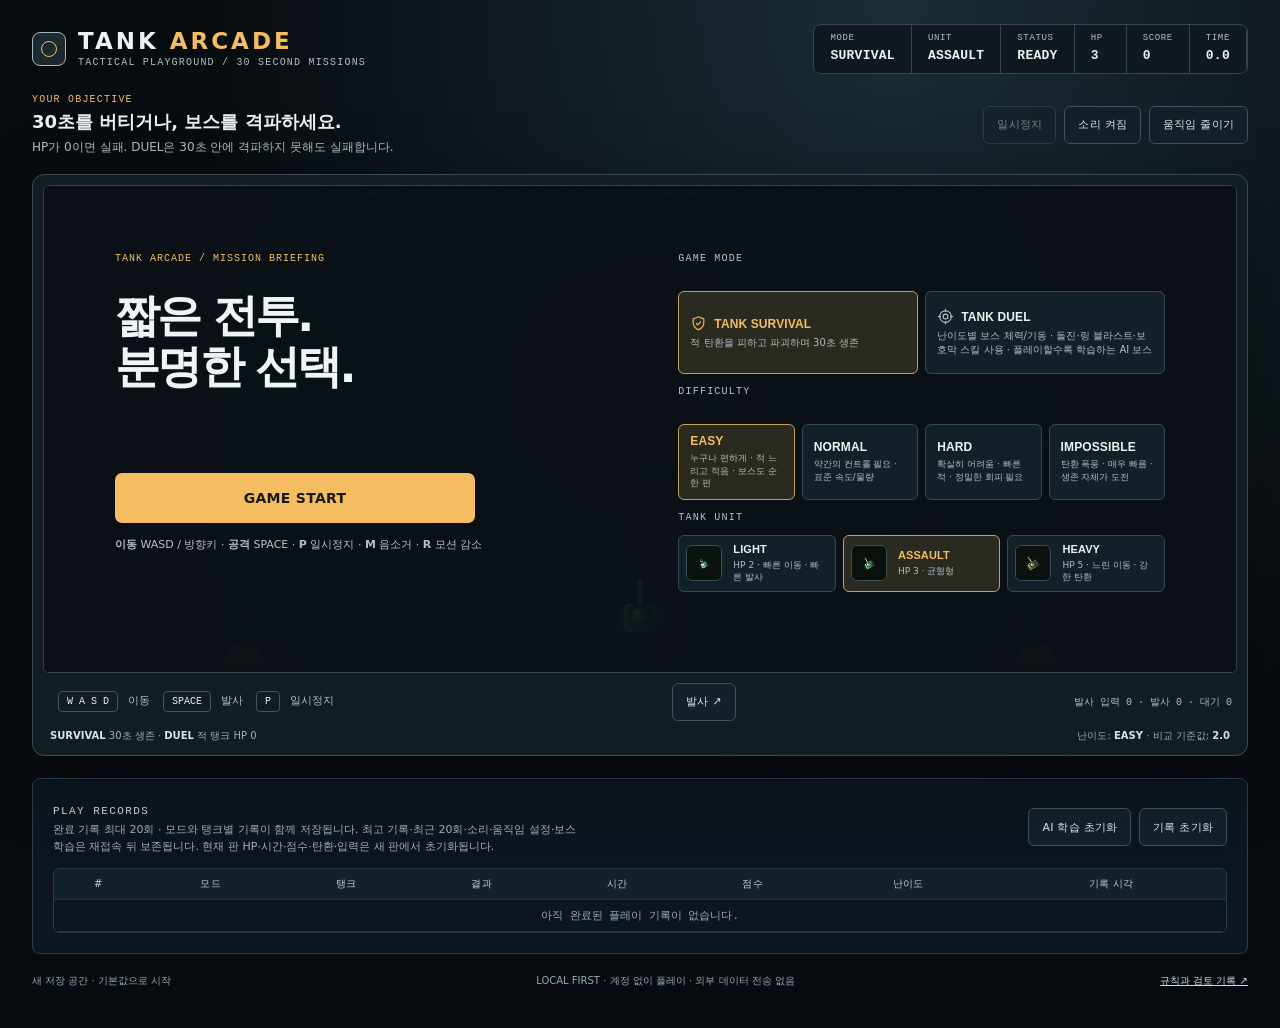
==== index.html @ e8cfd550 "Publish polished Tank Arcade with actual experiment records" ====
<!doctype html>
<html lang="ko"><head><meta charset="utf-8"><meta name="viewport" content="width=device-width,initial-scale=1"><title>TANK ARCADE</title>


<style>
:root{
  --void:#07090a; --panel:#10150f; --panel2:#1b241a; --panel3:#222d20;
  --line:#37452f; --line-lo:#232c1f;
  --amber:#ffb400; --amber-dim:#9a7420; --amber-glow:rgba(255,180,0,.35);
  --phosphor:#5cf2a3; --phosphor-dim:#2c6a4c;
  --alert:#ff5b56; --alert-dim:#7a2b28;
  --text:#e9f1e2; --dim:#8ea192; --dim2:#5c6b5c;
  --disp:'Rajdhani',system-ui,sans-serif; --mono:'Space Mono',ui-monospace,monospace;
}
*{box-sizing:border-box}
body{
  margin:0;min-height:100vh;display:flex;justify-content:center;
  color:var(--text);font-family:var(--disp);
  background:
    radial-gradient(ellipse 900px 500px at 50% -8%, #1a2417 0%, transparent 60%),
    radial-gradient(ellipse 1200px 800px at 50% 110%, #12180f 0%, transparent 55%),
    radial-gradient(ellipse 340px 220px at 10% 22%, rgba(60,54,30,.16) 0%, transparent 70%),
    radial-gradient(ellipse 420px 260px at 92% 18%, rgba(40,50,30,.16) 0%, transparent 70%),
    radial-gradient(ellipse 380px 300px at 78% 92%, rgba(50,45,25,.14) 0%, transparent 70%),
    radial-gradient(ellipse 300px 220px at 6% 88%, rgba(45,52,32,.14) 0%, transparent 70%),
    var(--void);
  background-attachment:fixed;
}
.wrap{width:min(1180px,100%);padding:18px 16px 34px}

/* ---------- top bar ---------- */
.top{display:flex;justify-content:space-between;gap:14px;align-items:flex-end;margin-bottom:12px;flex-wrap:wrap}
.brand-block{display:flex;align-items:center;gap:12px}
.brand-mark{width:34px;height:34px;flex:none;border:2px solid var(--amber);position:relative;
  clip-path:polygon(20% 0,100% 0,100% 80%,80% 100%,0 100%,0 20%);
  background:linear-gradient(135deg,#2a2210,#0c0e08);
  box-shadow:0 0 14px var(--amber-glow) inset,0 0 10px var(--amber-glow);}
.brand-mark::after{content:'';position:absolute;inset:8px;border:1px solid var(--amber-dim);border-radius:50%}
.brand{font-weight:700;letter-spacing:.06em;font-size:26px;line-height:1;
  text-shadow:0 0 1px #000, 2px 2px 0 #000, 0 0 18px var(--amber-glow);color:var(--text)}
.brand b{color:var(--amber)}
.sub{font-family:var(--mono);font-size:11px;color:var(--dim);margin-top:4px;letter-spacing:.02em}
.sub::before{content:'▸ ';color:var(--phosphor)}
.hud{display:flex;gap:6px;flex-wrap:wrap;justify-content:flex-end}
.hud span{
  position:relative;padding:6px 10px 6px 12px;background:var(--panel2);
  border:1px solid var(--line);border-left:3px solid var(--amber-dim);
  border-radius:3px;font-family:var(--mono);font-size:12px;color:var(--dim);
  display:flex;flex-direction:column;line-height:1.25;min-width:52px;
}
.hud span b{color:var(--text);font-size:13px;letter-spacing:.02em}
.hud span b.st-run{color:var(--phosphor)}
.hud span b.st-ok{color:var(--phosphor)}
.hud span b.st-bad{color:var(--alert)}
.hud span b.st-pause{color:var(--amber)}
.hud span:nth-child(1){border-left-color:var(--amber)}
.hud span:nth-child(5){border-left-color:var(--phosphor-dim)}
.hud span:nth-child(6){border-left-color:var(--phosphor-dim)}

/* ---------- game panel / bezel ---------- */
.panel{position:relative;padding:14px;background:
   linear-gradient(155deg,#232c20,#12160e 40%,#0c0f0a);
  border:1px solid #060806;border-radius:10px;
  box-shadow:0 22px 60px -20px #000d, inset 0 0 0 1px #333f2c, inset 0 1px 0 #4a5b3f66;
}
.panel .hazard{position:absolute;left:14px;right:14px;top:0;height:4px;border-radius:2px;
  background:repeating-linear-gradient(-45deg,var(--amber-dim) 0 8px,#1a1408 8px 16px);
  opacity:.55;z-index:5}
.panel::before,.panel::after{content:'';position:absolute;width:9px;height:9px;border-radius:50%;
  background:radial-gradient(circle at 35% 30%,#5a6a4e,#10130d 70%);box-shadow:0 1px 0 #000;top:10px;left:10px;z-index:5}
.panel::after{left:auto;right:10px}
.bolt-b1,.bolt-b2{position:absolute;width:9px;height:9px;border-radius:50%;
  background:radial-gradient(circle at 35% 30%,#5a6a4e,#10130d 70%);box-shadow:0 1px 0 #000;bottom:10px;z-index:5}
.bolt-b1{left:10px}.bolt-b2{right:10px}
.canvas-frame{position:relative;border-radius:5px;overflow:hidden;border:1px solid #05060560;
  box-shadow:inset 0 0 0 1px #000, inset 0 40px 60px -40px #000c, inset 0 -30px 50px -35px #000c;}
.canvas-frame::after{content:'';position:absolute;inset:0;pointer-events:none;z-index:2;
  background:repeating-linear-gradient(180deg,rgba(0,0,0,0) 0,rgba(0,0,0,0) 2px,rgba(0,0,0,.12) 3px);
  mix-blend-mode:multiply;opacity:.5}
.canvas-frame::before{content:'';position:absolute;inset:0;pointer-events:none;z-index:2;
  background:radial-gradient(ellipse at 50% 45%,transparent 55%,rgba(0,0,0,.45) 100%)}
canvas{display:block;width:100%;height:auto;aspect-ratio:16/9;background:#0b110d;outline:none;image-rendering:pixelated}

.screen{position:absolute;inset:0;display:grid;place-items:center;
  background:radial-gradient(ellipse at 50% 40%,#0b120dcc,#050705f5);z-index:3;backdrop-filter:blur(1px)}
.menu{width:min(840px,94%);max-height:92%;overflow:auto;padding:22px 26px 26px;position:relative;
  background:linear-gradient(180deg,#141b12,#0e130d);
  border:1px solid var(--line);border-top:2px solid var(--amber-dim);
  border-radius:8px;box-shadow:0 25px 70px #000b,0 0 0 1px #000,inset 0 1px 0 #ffffff14;text-align:left}
.menu::before{content:'';position:absolute;top:0;left:10%;right:10%;height:1px;
  background:linear-gradient(90deg,transparent,var(--amber-glow),transparent);opacity:.7}
.menu-head{display:flex;align-items:baseline;justify-content:space-between;gap:10px;flex-wrap:wrap;
  border-bottom:1px dashed var(--line);padding-bottom:12px;margin-bottom:14px}
.menu h1{margin:0;font-size:30px;letter-spacing:.05em;font-weight:700;
  text-shadow:2px 2px 0 #000,0 0 16px var(--amber-glow)}
.menu p.sub{margin:0}
h3.section-label{font-family:var(--mono);font-size:11px;letter-spacing:.06em;color:var(--phosphor);
  margin:18px 0 9px;display:flex;align-items:center;gap:8px}
h3.section-label::after{content:'';flex:1;height:1px;background:linear-gradient(90deg,var(--line),transparent)}
h3.section-label:first-of-type{margin-top:2px}

.choices{display:grid;grid-template-columns:repeat(3,1fr);gap:9px}
.modes{display:grid;grid-template-columns:1fr 1fr;gap:10px;margin:0}
.choice,.mode{
  position:relative;text-align:left;padding:13px 14px;
  background:linear-gradient(180deg,#232d20,var(--panel2) 55%,#161d13);
  border:1px solid var(--line);border-radius:4px;color:var(--text);cursor:pointer;
  box-shadow:inset 0 1px 0 #4a5b3f4d, inset 0 -6px 10px -8px #000a;
  transition:border-color .12s,box-shadow .12s,transform .12s;
}
.choice:hover,.mode:hover{border-color:var(--amber-dim);transform:translateY(-1px)}
.choice strong,.mode strong{display:flex;align-items:center;gap:7px;font-size:16px;font-weight:600;letter-spacing:.01em}
.mode-icon{width:17px;height:17px;flex:none;color:var(--dim)}
.mode.selected .mode-icon{color:var(--amber)}
.choice small,.mode small{display:block;font-family:var(--mono);color:var(--dim2);margin-top:5px;font-size:11px;line-height:1.5}
.choice.selected,.mode.selected{
  border-color:var(--amber);background:linear-gradient(160deg,#2a2712,#1a2314);
  box-shadow:0 0 0 1px var(--amber-glow) inset,0 0 16px -4px var(--amber-glow)}
.choice.selected strong,.mode.selected strong{color:var(--amber)}
.choice.selected::before,.mode.selected::before{content:'●';position:absolute;top:11px;right:12px;
  color:var(--amber);font-size:9px;text-shadow:0 0 6px var(--amber)}

.tank-choice{display:flex;align-items:center;gap:11px;padding:9px 12px 9px 9px}
.tank-icon-wrap{flex:none;width:58px;height:58px;border-radius:6px;overflow:hidden;
  background:radial-gradient(circle at 50% 40%,#1c2418,#0c0f0a 78%);
  border:1px solid var(--line-lo);box-shadow:inset 0 0 10px #000a}
.tank-icon{width:100%;height:100%;display:block}
.tank-info{display:flex;flex-direction:column;min-width:0}
.tank-info strong{font-size:15px}
.tank-info small{font-size:10.5px}
@media(max-width:700px){.tank-choice{padding:10px}}

.start{display:block;width:100%;margin-top:20px;padding:14px 28px;border:none;cursor:pointer;
  clip-path:polygon(0 0,calc(100% - 14px) 0,100% 100%,14px 100%);
  background:linear-gradient(180deg,#ffcf4d,var(--amber) 60%,#c98700);
  color:#1a1300;font-weight:700;font-size:16px;letter-spacing:.08em;font-family:var(--disp);
  box-shadow:0 6px 0 #7a5600,0 10px 18px -6px #000a;transition:transform .08s,box-shadow .08s}
.start:hover{transform:translateY(2px);box-shadow:0 4px 0 #7a5600,0 6px 12px -4px #000a}
p.menu-hint{font-family:var(--mono);font-size:11px;color:var(--dim2);margin:14px 0 0;line-height:1.7}
p.menu-hint b{color:var(--dim)}
p.menu-note{font-family:var(--mono);font-size:11px;color:var(--dim2);margin:2px 0 0}

.game-help{display:flex;justify-content:space-between;gap:12px;flex-wrap:wrap;margin-top:10px;
  font-family:var(--mono);color:var(--dim2);font-size:11.5px;padding:0 2px}
.game-help b{color:var(--phosphor)}

.records{margin-top:16px;background:var(--panel);border:1px solid var(--line);border-radius:8px;padding:16px}
.records-head{display:flex;justify-content:space-between;align-items:center;gap:12px;flex-wrap:wrap}
.records-head strong{letter-spacing:.05em;font-size:17px}
.records-head .sub{font-family:var(--mono);font-size:11px;color:var(--dim2);margin-top:3px;max-width:56ch;line-height:1.6}
.records-head .sub::before{content:none}
.head-btns{display:flex;gap:8px}
.btn{padding:8px 12px;background:var(--panel2);border:1px solid var(--line);color:var(--text);
  border-radius:4px;cursor:pointer;font-family:var(--mono);font-size:11.5px;letter-spacing:.02em;
  transition:border-color .12s,color .12s}
.btn:hover{border-color:var(--amber-dim);color:var(--amber)}
.table-wrap{overflow:auto;margin-top:12px;border:1px solid var(--line-lo);border-radius:6px}
table{width:100%;border-collapse:collapse;font-family:var(--mono);font-size:11.5px}
th,td{padding:8px 7px;border-bottom:1px solid var(--line-lo);text-align:center;white-space:nowrap}
th{color:var(--dim2);font-weight:400;background:#0d120c;letter-spacing:.03em}
tr:hover td{background:#141a10}
.good{color:var(--phosphor)}
.danger{color:var(--alert)}
.empty{color:var(--dim2)!important;font-style:normal}

.hidden{display:none!important}
.shake{animation:shake .18s linear}
@keyframes shake{25%{transform:translate(5px,-2px)}50%{transform:translate(-5px,2px)}75%{transform:translate(3px,1px)}}

.result{position:absolute;inset:0;display:grid;place-items:center;background:#03050366;z-index:4;pointer-events:none}
.result-card{pointer-events:auto;text-align:center;transform:translateY(-6%);
  background:linear-gradient(180deg,#141b12,#0e130d);border:1px solid var(--line);
  border-top:2px solid var(--amber-dim);border-radius:8px;padding:28px 34px;box-shadow:0 20px 60px #000c}
.result-card h2{font-size:32px;margin:0 0 10px;letter-spacing:.04em;text-shadow:2px 2px 0 #000}
.result-card p{color:var(--dim);font-family:var(--mono);font-size:13px}
.result-card .btn{margin:5px;padding:10px 16px}

@media(max-width:700px){
  .choices{grid-template-columns:1fr}.modes{grid-template-columns:1fr}
  .top{align-items:flex-start;flex-direction:column}.hud{justify-content:flex-start}
  .menu{padding:16px}
}
</style><link rel="stylesheet" href="polish.css"></head>
<body><main class="wrap">

<div class="top">
  <div class="brand-block">
    <div class="brand-mark"></div>
    <div>
      <div class="brand">TANK <b>ARCADE</b></div>
      <div class="sub">TACTICAL PLAYGROUND / 30 SECOND MISSIONS</div>
    </div>
  </div>
  <div class="hud">
    <span>MODE<b id="hudMode">MENU</b></span>
    <span>UNIT<b id="hudTank">—</b></span>
    <span>STATUS<b id="hudState">READY</b></span>
    <span>HP<b id="hudHp">—</b></span>
    <span>SCORE<b id="hudScore">0</b></span>
    <span>TIME<b id="hudTime">0.0</b></span>
    <span>AI-LOG<b id="hudAI">0</b></span>
  </div>
</div>

<section class="mission-strip"><div><span class="kicker">YOUR OBJECTIVE</span><strong>30초를 버티거나, 보스를 격파하세요.</strong><p>HP가 0이면 실패. DUEL은 30초 안에 격파하지 못해도 실패합니다.</p></div><div class="settings"><button class="btn" id="pause" disabled>일시정지</button><button class="btn" id="mute" aria-pressed="false">소리 켜짐</button><button class="btn" id="motion" aria-pressed="false">움직임 줄이기</button></div></section><div class="panel" id="panel">
  <div class="hazard"></div>
  <div class="bolt-b1"></div><div class="bolt-b2"></div>
  <div class="canvas-frame">
    <canvas id="game" width="1920" height="1080" tabindex="0" aria-label="탱크 전장. WASD 또는 방향키 이동, Space 발사, P 일시정지"></canvas>

    <section class="screen" id="menu"><div class="menu">
      <div class="menu-head">
        <h1>짧은 전투.<br>분명한 선택.</h1>
        <p class="sub">TANK ARCADE / MISSION BRIEFING</p>
      </div>

      <h2 class="section-label">GAME MODE</h2>
      <div class="modes">
        <button class="mode selected" data-mode="survival"><strong><svg class="mode-icon" viewBox="0 0 24 24" fill="none" stroke="currentColor" stroke-width="1.6"><path d="M12 2.5l7.5 3v5.2c0 5-3.2 8.6-7.5 10.3-4.3-1.7-7.5-5.3-7.5-10.3V5.5z"/><path d="M9 12l2 2 4-4.2" stroke-linecap="round" stroke-linejoin="round"/></svg>TANK SURVIVAL</strong><small>적 탄환을 피하고 파괴하며 30초 생존</small></button>
        <button class="mode" data-mode="duel"><strong><svg class="mode-icon" viewBox="0 0 24 24" fill="none" stroke="currentColor" stroke-width="1.6"><circle cx="12" cy="12" r="8.2"/><circle cx="12" cy="12" r="3.4"/><path d="M12 1.6v3.4M12 19v3.4M1.6 12h3.4M19 12h3.4" stroke-linecap="round"/></svg>TANK DUEL</strong><small>난이도별 보스 체력/기동 · 돌진·링 블라스트·보호막 스킬 사용 · 플레이할수록 학습하는 AI 보스</small></button>
      </div>

      <h2 class="section-label">DIFFICULTY</h2>
      <div class="choices difficulty">
        <button class="choice selected" data-diff="easy"><strong>EASY</strong><small>누구나 편하게 · 적 느리고 적음 · 보스도 순한 편</small></button>
        <button class="choice" data-diff="normal"><strong>NORMAL</strong><small>약간의 컨트롤 필요 · 표준 속도/물량</small></button>
        <button class="choice" data-diff="hard"><strong>HARD</strong><small>확실히 어려움 · 빠른 적 · 정밀한 회피 필요</small></button>
        <button class="choice" data-diff="impossible"><strong>IMPOSSIBLE</strong><small>탄환 폭풍 · 매우 빠름 · 생존 자체가 도전</small></button>
      </div>

      <h2 class="section-label">TANK UNIT</h2>
      <div class="choices tank-choices">
        <button class="choice tank-choice" data-tank="light">
          <span class="tank-icon-wrap"><canvas class="tank-icon" data-tank-icon="light" width="128" height="128"></canvas></span>
          <span class="tank-info"><strong>LIGHT</strong><small>HP 2 · 빠른 이동 · 빠른 발사</small></span>
        </button>
        <button class="choice tank-choice selected" data-tank="assault">
          <span class="tank-icon-wrap"><canvas class="tank-icon" data-tank-icon="assault" width="128" height="128"></canvas></span>
          <span class="tank-info"><strong>ASSAULT</strong><small>HP 3 · 균형형</small></span>
        </button>
        <button class="choice tank-choice" data-tank="heavy">
          <span class="tank-icon-wrap"><canvas class="tank-icon" data-tank-icon="heavy" width="128" height="128"></canvas></span>
          <span class="tank-info"><strong>HEAVY</strong><small>HP 5 · 느린 이동 · 강한 탄환</small></span>
        </button>
      </div>

      <button class="start" id="start">GAME START</button>
      <p class="menu-hint"><b>이동</b> WASD / 방향키 · <b>공격</b> SPACE · <b>P</b> 일시정지 · <b>M</b> 음소거 · <b>R</b> 모션 감소</p>
      <p class="menu-note">게임 종료 후에도 모드·난이도·탱크를 바로 다시 선택할 수 있습니다.</p>
    </div></section>

    <section class="result hidden" id="result"><div class="result-card">
      <h2 id="resultTitle">MISSION COMPLETE</h2>
      <p id="resultMsg"></p>
      <button class="btn" id="again">같은 설정으로 다시</button>
      <button class="btn" id="back">게임/탱크 선택</button>
    </div></section>
  </div>

  <div class="combat-controls"><div><span class="key">W A S D</span> 이동 <span class="key">SPACE</span> 발사 <span class="key">P</span> 일시정지</div><button class="btn" id="fireButton">발사 ↗</button><span id="fireStatus">발사 입력 0 · 발사 0 · 대기 0</span></div><div class="game-help">
    <div><b>SURVIVAL</b> 30초 생존 · <b>DUEL</b> 적 탱크 HP 0</div>
    <div>난이도: <b id="diffName">EASY</b> · 비교 기준값: <b id="diff">2.0</b></div>
  </div>
</div>

<section class="records">
  <div class="records-head">
    <div>
      <strong>PLAY RECORDS</strong>
      <div class="sub">완료 기록 최대 20회 · 모드와 탱크별 기록이 함께 저장됩니다. 최고 기록·최근 20회·소리·움직임 설정·보스 학습은 재접속 뒤 보존됩니다. 현재 판 HP·시간·점수·탄환·입력은 새 판에서 초기화됩니다.</div>
    </div>
    <div class="head-btns">
      <button class="btn" id="resetAI">AI 학습 초기화</button>
      <button class="btn" id="clear">기록 초기화</button>
    </div>
  </div>
  <div class="table-wrap"><table>
    <thead><tr><th>#</th><th>모드</th><th>탱크</th><th>결과</th><th>시간</th><th>점수</th><th>난이도</th><th>기록 시각</th></tr></thead>
    <tbody id="records"></tbody>
  </table></div>
</section>

<footer class="footer"><span id="saveStatus"></span><span>LOCAL FIRST · 계정 없이 플레이 · 외부 데이터 전송 없음</span><a href="README.html">규칙과 검토 기록 ↗</a></footer></main>
<script>
'use strict';
const canvas=document.getElementById('game'),ctx=canvas.getContext('2d'),panel=document.getElementById('panel');
const $=id=>document.getElementById(id); const W=960,H=540,DURATION=30;
const DIFFICULTIES={
  easy:{name:'EASY',bulletSpeed:32,spawn:1.4,maxShots:1,enemyRate:1.35,shotDelay:.45,bossHp:3,bossSpeed:78,bossFireMult:1.55,bossActions:3,enemySpeedMult:.72},
  normal:{name:'NORMAL',bulletSpeed:54,spawn:1.0,maxShots:3,enemyRate:.95,shotDelay:.24,bossHp:5,bossSpeed:112,bossFireMult:1.05,bossActions:4,enemySpeedMult:1.0},
  hard:{name:'HARD',bulletSpeed:74,spawn:.72,maxShots:6,enemyRate:.74,shotDelay:.14,bossHp:8,bossSpeed:144,bossFireMult:.9,bossActions:5,enemySpeedMult:1.22},
  impossible:{name:'IMPOSSIBLE',bulletSpeed:110,spawn:.46,maxShots:13,enemyRate:.55,shotDelay:.05,bossHp:16,bossSpeed:196,bossFireMult:.65,bossActions:7,enemySpeedMult:1.55}
};
let difficulty='easy';
let DIFF=2.0; // 과제 비교용 기준값: 실험에서는 선택 난이도를 고정하고 ENEMY_SPEED만 변경
const STORE='tank_arcade_v5';
let rng=Math.random,shotRequests=0,shotsFired=0,fireQueue=0,lastCause='',saveNotice='';const random=()=>rng();
const TANKS={light:{name:'LIGHT',hp:2,speed:330,shot:0.17,damage:1},assault:{name:'ASSAULT',hp:3,speed:270,shot:0.22,damage:1},heavy:{name:'HEAVY',hp:5,speed:205,shot:0.34,damage:2}};
const DEFAULT={bestSurvival:0,bestScore:0,recent:[],mute:false,reducedMotion:false,qtable:{},aiEpisodes:{}};
let prefs,mode='survival',tankKey='assault',state='READY',hp=3,elapsed=0,score=0,last=0,spawn=0,shotCd=0,raf=0,trackPhase=0;
let player=null,enemies=[],enemyShots=[],playerShots=[],keys=new Set(),particles=[];
let shakeTime=0,shakeMag=0;
function triggerShake(mag,dur){if(prefs.reducedMotion)return;shakeTime=Math.max(shakeTime,dur);shakeMag=Math.max(shakeMag,mag);}
const DIRS={up:{x:0,y:-1,angle:0},right:{x:1,y:0,angle:Math.PI/2},down:{x:0,y:1,angle:Math.PI},left:{x:-1,y:0,angle:-Math.PI/2}};

// ---- 색상 팔레트 (2.5D 셰이딩용) ----
const TANK_COLORS={
  light:{body:'#8fd9b8',dark:'#255c4a',hi:'#e6fff0',track:'#1c2b28',scale:0.86,kind:'light'},
  assault:{body:'#4fae6d',dark:'#1f4e2c',hi:'#b9f3c0',track:'#20303a',scale:1.0,kind:'assault'},
  heavy:{body:'#5f6a47',dark:'#262b18',hi:'#cddba3',track:'#191f14',scale:1.16,kind:'heavy'}
};
const PLAYER_COLORS=TANK_COLORS.assault;
const ENEMY_COLORS={body:'#c85c50',dark:'#5e1f19',hi:'#ffb2a9',track:'#20303a',kind:'assault'};
let battlefield=[];
const BOSS_COLORS={
  easy:{body:'#3fae82',dark:'#155c3d',hi:'#b8f3d3',track:'#171c22',kind:'boss'},
  normal:{body:'#d9a441',dark:'#7a5410',hi:'#ffe6a8',track:'#171c22',kind:'boss'},
  hard:{body:'#c4573c',dark:'#5e1f19',hi:'#ffb49a',track:'#171c22',kind:'boss'},
  impossible:{body:'#8a4bdb',dark:'#3a1766',hi:'#ddb8ff',track:'#171c22',kind:'boss'}
};

// ---- 보스 스킬 (돌진/링 블라스트/보호막) ----
const BOSS_SKILLS={
  easy:{list:['ringBlast'],cooldown:9.5},
  normal:{list:['ringBlast','dashAttack'],cooldown:7.5},
  hard:{list:['ringBlast','dashAttack','shield'],cooldown:6.0},
  impossible:{list:['ringBlast','dashAttack','shield'],cooldown:4.6}
};

// ---- 보스 Q-러닝 (표 기반 강화학습) ----
const BOSS_ACTIONS=['approach','retreat','strafeCW','strafeCCW','hold','dash','circleFast'];
function getQ(diff,state){
  if(!prefs.qtable[diff])prefs.qtable[diff]={};
  if(!prefs.qtable[diff][state])prefs.qtable[diff][state]={};
  return prefs.qtable[diff][state];
}
function bossState(boss){
  const dx=player.x-boss.x,dy=player.y-boss.y;
  const dist=Math.hypot(dx,dy);
  const distB=dist<120?0:dist<260?1:2;
  let ang=Math.atan2(dy,dx);if(ang<0)ang+=Math.PI*2;
  const angB=Math.floor(ang/(Math.PI*2/8))%8;
  const hpB=boss.hp>boss.maxHp*0.66?0:boss.hp>boss.maxHp*0.33?1:2;
  return distB+'_'+angB+'_'+hpB;
}
function bossActionVelocity(boss,action,speed){
  const dx=player.x-boss.x,dy=player.y-boss.y;
  const dist=Math.hypot(dx,dy)||1;
  const ux=dx/dist,uy=dy/dist;
  const px=-uy,py=ux;
  switch(action){
    case 'approach':return{vx:ux*speed,vy:uy*speed};
    case 'retreat':return{vx:-ux*speed,vy:-uy*speed};
    case 'strafeCW':return{vx:-px*speed,vy:-py*speed};
    case 'strafeCCW':return{vx:px*speed,vy:py*speed};
    case 'dash':return{vx:ux*speed*1.8,vy:uy*speed*1.8};
    case 'circleFast':return{vx:px*speed*1.3+ux*speed*0.25,vy:py*speed*1.3+uy*speed*0.25};
    default:return{vx:0,vy:0};
  }
}
function bossDecide(boss,dt){
  boss.decisionCd-=dt;
  if(boss.decisionCd>0)return;
  const s=bossState(boss);
  const distNow=Math.hypot(player.x-boss.x,player.y-boss.y);
  const distBucket=distNow<120?0:distNow<260?1:2;
  const shaping=distBucket===1?0.3:-0.15;
  if(boss.lastState){
    const q=getQ(difficulty,boss.lastState);
    const old=q[boss.lastAction]||0;
    const nq=getQ(difficulty,s);
    const vals=Object.values(nq);
    const maxNext=vals.length?Math.max(...vals):0;
    const reward=boss.pendingReward+shaping;
    q[boss.lastAction]=old+0.25*(reward+0.85*maxNext-old);
  }
  boss.pendingReward=0;
  const actions=BOSS_ACTIONS.slice(0,DIFFICULTIES[difficulty].bossActions);
  const diffEp=prefs.aiEpisodes[difficulty]||0;
  const eps=Math.max(0.06,0.4-diffEp*0.0015);
  let action;
  if(random()<eps){action=actions[Math.floor(random()*actions.length)];}
  else{const q=getQ(difficulty,s);let best=actions[0],bv=-Infinity;for(const a of actions){const v=q[a]||0;if(v>bv){bv=v;best=a;}}action=best;}
  const vel=bossActionVelocity(boss,action,boss.speed);
  boss.vx=vel.vx;boss.vy=vel.vy;
  boss.lastState=s;boss.lastAction=action;
  boss.decisionCd=0.45+random()*0.15;
  prefs.aiEpisodes[difficulty]=diffEp+1;
  if(prefs.aiEpisodes[difficulty]%5===0)save();
}

function startBossSkill(boss,name){
  boss.skillName=name;
  if(name==='ringBlast'){
    boss.skillState='charging';boss.skillTimer=0.7;boss.vx=0;boss.vy=0;sfxCharge();
  } else if(name==='dashAttack'){
    boss.skillState='charging';boss.skillTimer=0.55;boss.vx=0;boss.vy=0;sfxCharge();
    const dx=player.x-boss.x,dy=player.y-boss.y,dist=Math.hypot(dx,dy)||1;
    boss.dashDirX=dx/dist;boss.dashDirY=dy/dist;
  } else if(name==='shield'){
    boss.skillState='shield';boss.skillTimer=3.0;boss.shielded=true;sfxShield();
  }
}
function executeBossSkill(boss){
  const d=DIFFICULTIES[difficulty];
  if(boss.skillName==='ringBlast'){
    const count=14;
    for(let i=0;i<count;i++){
      const a=(i/count)*Math.PI*2;
      enemyShots.push({x:boss.x+Math.cos(a)*24,y:boss.y+Math.sin(a)*24,vx:Math.cos(a)*d.bulletSpeed*3.4,vy:Math.sin(a)*d.bulletSpeed*3.4,r:7,damage:1,dir:a,owner:boss});
    }
    sfxBlast();triggerShake(4,.16);
    boss.skillState='idle';boss.skillCd=boss.skillCdBase*(0.85+random()*0.3);
  } else if(boss.skillName==='dashAttack'){
    const speed=boss.speed*3.4;
    boss.vx=boss.dashDirX*speed;boss.vy=boss.dashDirY*speed;
    boss.skillState='dashing';boss.skillTimer=0.4;boss.dashHit=false;
    sfxDash();triggerShake(3,.12);
  }
}
function updateBossSkill(boss,dt){
  if(boss.skillState==='idle'){
    boss.skillCd-=dt;
    if(boss.skillCd<=0&&boss.skills&&boss.skills.length){
      startBossSkill(boss,boss.skills[Math.floor(random()*boss.skills.length)]);
    }
    bossDecide(boss,dt);
    return true;
  }
  if(boss.skillState==='charging'){
    boss.skillTimer-=dt;
    if(boss.skillTimer<=0)executeBossSkill(boss);
    return false;
  }
  if(boss.skillState==='dashing'){
    boss.skillTimer-=dt;
    if(!boss.dashHit&&circleRect({x:boss.x,y:boss.y,r:26},player)){
      boss.dashHit=true;hp--;triggerShake(7,.2);sfxHurt();if(hp<=0){lastCause='hit';explode(player.x,player.y,true);sfxExplode(true);finish(false);}else{burst(player.x,player.y);}
    }
    if(boss.skillTimer<=0){boss.skillState='idle';boss.skillCd=boss.skillCdBase*(0.85+random()*0.3);boss.vx=0;boss.vy=0;}
    return true;
  }
  if(boss.skillState==='shield'){
    boss.skillTimer-=dt;
    if(boss.skillTimer<=0){boss.skillState='idle';boss.shielded=false;boss.skillCd=boss.skillCdBase*(0.85+random()*0.3);}
    bossDecide(boss,dt);
    return true;
  }
  return true;
}

function fresh(){return {bestSurvival:0,bestScore:0,recent:[],mute:false,reducedMotion:matchMedia('(prefers-reduced-motion: reduce)').matches,qtable:{},aiEpisodes:{}}}
function validSave(x){
 if(!x||Array.isArray(x)||typeof x!=='object'||!Number.isFinite(x.bestSurvival)||x.bestSurvival<0||x.bestSurvival>30||!Number.isFinite(x.bestScore)||x.bestScore<0)return false;
 if(typeof x.mute!=='boolean'||typeof x.reducedMotion!=='boolean'||!Array.isArray(x.recent)||x.recent.length>20)return false;
 if(!x.recent.every(r=>r&&['survival','duel'].includes(r.mode)&&Object.hasOwn(TANKS,r.tank)&&['SUCCESS','FAILURE'].includes(r.result)&&Number.isFinite(r.time)&&r.time>=0&&r.time<=30&&Number.isFinite(r.score)&&r.score>=0&&Object.hasOwn(DIFFICULTIES,r.level)&&Number.isFinite(r.enemySpeed)&&r.enemySpeed>0&&typeof r.at==='string'&&Number.isFinite(Date.parse(r.at))))return false;
 for(const obj of [x.qtable,x.aiEpisodes])if(!obj||Array.isArray(obj)||typeof obj!=='object')return false;
 for(const [d,table] of Object.entries(x.qtable)){if(!Object.hasOwn(DIFFICULTIES,d)||!table||Array.isArray(table)||typeof table!=='object')return false;for(const [s,actions] of Object.entries(table)){if(!/^[0-2]_[0-7]_[0-2]$/.test(s)||!actions||Array.isArray(actions)||typeof actions!=='object')return false;for(const [a,v] of Object.entries(actions))if(!BOSS_ACTIONS.includes(a)||!Number.isFinite(v)||Math.abs(v)>10000)return false;}}
 for(const [d,v] of Object.entries(x.aiEpisodes))if(!Object.hasOwn(DIFFICULTIES,d)||!Number.isSafeInteger(v)||v<0)return false;return true;
}
function load(){try{const raw=localStorage.getItem(STORE);if(raw===null||raw===''){saveNotice='새 저장 공간 · 기본값으로 시작';return fresh()}const x=JSON.parse(raw);if(!validSave(x))throw Error('shape');saveNotice='이전 기록을 불러왔습니다';return x}catch{saveNotice='저장값을 복구했습니다 · 기본값으로 시작';return fresh()}}
function save(){try{localStorage.setItem(STORE,JSON.stringify(prefs));saveNotice='이 브라우저에 저장됨'}catch{saveNotice='저장 불가 · 이번 판은 계속 진행됩니다'}if($('saveStatus'))$('saveStatus').textContent=saveNotice}
function tank(){return TANKS[tankKey]}
function spawnBoss(){
  const d=DIFFICULTIES[difficulty];
  const sk=BOSS_SKILLS[difficulty];
  enemies.push({x:W/2,y:H*0.3,w:52,h:38,hp:d.bossHp,maxHp:d.bossHp,speed:d.bossSpeed,vx:0,vy:0,isBoss:true,cool:1.0,decisionCd:0.3,lastState:null,lastAction:null,pendingReward:0,facingAngle:Math.PI,
    skills:sk.list,skillCdBase:sk.cooldown,skillCd:sk.cooldown*(0.6+random()*0.4),skillState:'idle',skillName:null,skillTimer:0,shielded:false});
}
function reset(){cancelAnimationFrame(raf);keys.clear();fireQueue=0;shotRequests=0;shotsFired=0;lastCause='';trackPhase=0;shakeTime=0;shakeMag=0;panel.classList.remove('shake');state='READY';const t=tank();hp=t.hp;elapsed=0;score=0;spawn=0;shotCd=0;enemies=[];enemyShots=[];playerShots=[];particles=[];player={x:W/2,y:H-60,w:44,h:34,speed:t.speed,dir:'up'};genBattlefield();if(mode==='duel')spawnBoss();updateHud();draw()}
function begin(){reset();state='RUNNING';last=performance.now();$('menu').classList.add('hidden');$('result').classList.add('hidden');canvas.focus();raf=requestAnimationFrame(loop)}
function finish(ok){if(state!=='RUNNING')return;state=ok?'SUCCESS':'FAILURE';elapsed=Math.min(elapsed,DURATION);if(ok&&mode==='survival')elapsed=DURATION;keys.clear();fireQueue=0;const t=Number(elapsed.toFixed(1));prefs.bestSurvival=Math.max(prefs.bestSurvival,mode==='survival'?t:0);prefs.bestScore=Math.max(prefs.bestScore,score);prefs.recent.push({mode,tank:tankKey,result:state,time:t,score,difficulty:DIFF,level:difficulty,enemySpeed:DIFF,cause:lastCause||(ok?'mission-complete':'hit'),at:new Date().toISOString()});prefs.recent=prefs.recent.slice(-20);save();if(!ok&&!prefs.reducedMotion){panel.classList.add('shake');setTimeout(()=>panel.classList.remove('shake'),190)}sfxResult(ok);updateHud();renderRecords();$('resultTitle').textContent=ok?'MISSION COMPLETE':'MISSION FAILED';$('resultTitle').className=ok?'good':'danger';$('resultMsg').textContent=mode==='survival'?(ok?`30초 생존 · ${score}점`:`${t}초 생존 · ${score}점`):(ok?`적 탱크 격파 · ${score}점`:`${lastCause==='timeout'?'30초 임무 시간 종료':'내 탱크 파괴'} · ${score}점`);$('result').classList.remove('hidden');$('again').focus();}
function updateHud(){$('hudMode').textContent=mode==='survival'?'SURVIVAL':mode==='duel'?'DUEL':'MENU';$('hudTank').textContent=tank().name;$('hudState').textContent=state;$('hudState').className=state==='RUNNING'?'st-run':state==='SUCCESS'?'st-ok':state==='FAILURE'?'st-bad':state==='PAUSED'?'st-pause':'';$('hudHp').textContent=hp;$('hudScore').textContent=score;$('hudTime').textContent=elapsed.toFixed(1);$('hudAI').textContent=prefs.aiEpisodes[difficulty]||0;const p=$('pause');if(p){p.disabled=!['RUNNING','PAUSED'].includes(state);p.textContent=state==='PAUSED'?'계속하기':'일시정지'};if($('fireStatus'))$('fireStatus').textContent=`발사 입력 ${shotRequests} · 발사 ${shotsFired} · 대기 ${fireQueue}`}
function renderRecords(){const body=$('records');if(!prefs.recent.length){body.innerHTML='<tr><td colspan="8" class="empty">아직 완료된 플레이 기록이 없습니다.</td></tr>';return}body.innerHTML=prefs.recent.slice().reverse().map((r,i)=>{const ok=r.result==='SUCCESS';const d=new Date(r.at);return `<tr><td>${prefs.recent.length-i}</td><td>${r.mode==='survival'?'SURVIVAL':'DUEL'}</td><td>${TANKS[r.tank]?.name||'—'}</td><td class="${ok?'good':'danger'}">${ok?'SUCCESS':'FAILURE'}</td><td>${Number(r.time).toFixed(1)}s</td><td>${Number(r.score)||0}</td><td>${r.level.toUpperCase()} / ${Number(r.enemySpeed).toFixed(1)}</td><td>${isNaN(d)?'—':d.toLocaleString('ko-KR',{month:'2-digit',day:'2-digit',hour:'2-digit',minute:'2-digit'})}</td></tr>`}).join('')}
function circleRect(c,r){return Math.abs(c.x-r.x)<r.w/2+c.r&&Math.abs(c.y-r.y)<r.h/2+c.r}
function muzzleFlash(x,y,dir){if(prefs.reducedMotion)return;const d=DIRS[dir]||DIRS.up;for(let i=0;i<6;i++){const a=d.angle-Math.PI/2+(random()-0.5)*1.2,s=60+random()*140;particles.push({x,y,vx:Math.cos(a)*s,vy:Math.sin(a)*s,life:.12,spark:true})}}
function fire(){if(state!=='RUNNING')return;shotRequests++;fireQueue++;updateHud()}
function fireOne(){if(state!=='RUNNING'||shotCd>0||fireQueue===0)return;fireQueue--;shotsFired++;const t=tank(),d=DIRS[player.dir]||DIRS.up;playerShots.push({x:player.x+d.x*28,y:player.y+d.y*28,vx:d.x*500,vy:d.y*500,r:5,damage:t.damage,dir:player.dir});muzzleFlash(player.x+d.x*30,player.y+d.y*30,player.dir);shotCd=t.shot;sfxFire()}
function spawnEnemy(){
  const d=DIFFICULTIES[difficulty];
  const side=Math.floor(random()*4);
  const margin=34;
  let x,y,vx,vy,dir;
  if(side===0){x=60+random()*(W-120);y=-margin;vx=0;vy=1;dir='down'}
  else if(side===1){x=W+margin;y=60+random()*(H-120);vx=-1;vy=0;dir='left'}
  else if(side===2){x=60+random()*(W-120);y=H+margin;vx=0;vy=-1;dir='up'}
  else{x=-margin;y=60+random()*(H-120);vx=1;vy=0;dir='right'}
  enemies.push({x,y,w:44,h:32,hp:1,cool:d.enemyRate*(.75+random()*.5),speed:DIFF*28*d.enemySpeedMult*(.9+random()*.25),vx,vy,dir});
}
function burst(x,y,n=8){if(prefs.reducedMotion)return;for(let i=0;i<n;i++){const a=random()*Math.PI*2,s=30+random()*90;particles.push({x,y,vx:Math.cos(a)*s,vy:Math.sin(a)*s,life:.35+random()*.2})}}
function explode(x,y,big){
  battlefield.push({type:'scorch',x,y,r:(big?30:18)+random()*8,rot:random()*Math.PI});
  triggerShake(big?9:4,big?.35:.18);
  if(prefs.reducedMotion){particles.push({x,y,vx:0,vy:0,life:.15,type:'flash',size:big?46:26});return}
  particles.push({x,y,vx:0,vy:0,life:.12,type:'flash',size:big?54:30});
  const n=big?26:14;
  for(let i=0;i<n;i++){
    const a=random()*Math.PI*2,s=(big?70:40)+random()*(big?170:110);
    particles.push({x,y,vx:Math.cos(a)*s,vy:Math.sin(a)*s,life:.3+random()*.25,type:'fire'});
  }
  const dn=big?10:5;
  for(let i=0;i<dn;i++){
    const a=random()*Math.PI*2,s=(big?90:55)+random()*80;
    particles.push({x,y,vx:Math.cos(a)*s,vy:Math.sin(a)*s-40,life:.5+random()*.3,type:'debris',rot:random()*Math.PI*2,vr:(random()-0.5)*14,size:big?5:3});
  }
  const sn=big?9:5;
  for(let i=0;i<sn;i++){
    particles.push({x:x+(random()-0.5)*10,y:y+(random()-0.5)*10,vx:(random()-0.5)*20,vy:-20-random()*30,life:.9+random()*.6,type:'smoke',size:(big?14:9)+random()*8});
  }
}
function update(dt){
  if(state!=='RUNNING')return;
  elapsed+=dt;shotCd=Math.max(0,shotCd-dt);fireOne();trackPhase+=dt*150;
  const d=DIFFICULTIES[difficulty];
  if(mode==='survival'){spawn+=dt;if(spawn>=d.spawn){spawn=0;spawnEnemy()}}
  const t=tank();
  let dx=(keys.has('ArrowRight')||keys.has('d')?1:0)-(keys.has('ArrowLeft')||keys.has('a')?1:0),
      dy=(keys.has('ArrowDown')||keys.has('s')?1:0)-(keys.has('ArrowUp')||keys.has('w')?1:0),
      m=Math.hypot(dx,dy)||1;
  if(dx||dy){if(Math.abs(dx)>Math.abs(dy))player.dir=dx>0?'right':'left';else player.dir=dy>0?'down':'up'}
  player.x+=dx/m*t.speed*dt;player.y+=dy/m*t.speed*dt;
  player.x=Math.max(28,Math.min(W-28,player.x));player.y=Math.max(35,Math.min(H-30,player.y));

  for(const e of enemies){
    if(e.isBoss){
      const shouldMove=updateBossSkill(e,dt);
      if(shouldMove){
        e.x+=e.vx*dt;e.y+=e.vy*dt;
        const mg=44;
        if(e.x<mg){e.x=mg;e.vx=Math.abs(e.vx)}
        if(e.x>W-mg){e.x=W-mg;e.vx=-Math.abs(e.vx)}
        if(e.y<40){e.y=40;e.vy=Math.abs(e.vy)}
        if(e.y>H*0.62){e.y=H*0.62;e.vy=-Math.abs(e.vy)}
      }
      e.facingAngle=Math.atan2(player.x-e.x,-(player.y-e.y));
    } else {
      e.x+=e.vx*e.speed*dt;e.y+=e.vy*e.speed*dt;
    }
    // 진행 중인 연사(버스트)가 있으면 탄환을 한 발씩 지연 발사한다
    if(e.burst&&e.burst.queue.length){
      e.burst.timer-=dt;
      if(e.burst.timer<=0){
        const a=e.burst.queue.shift();
        enemyShots.push({x:e.x+Math.cos(a)*20,y:e.y+Math.sin(a)*20,vx:Math.cos(a)*d.bulletSpeed*2.0,vy:Math.sin(a)*d.bulletSpeed*2.0,r:7,damage:1,dir:a,owner:e});
        e.burst.timer=d.shotDelay*(e.isBoss?d.bossFireMult:1);
      }
    }
    if(e.isBoss&&(e.skillState==='charging'||e.skillState==='dashing')){continue}
    e.cool-=dt;
    if(e.cool<=0&&(!e.burst||!e.burst.queue.length)){
      const count=e.isBoss?Math.min(d.maxShots,Math.ceil(d.maxShots/2)+(d.bossActions>=6?1:0)):d.maxShots;
      const base=Math.atan2(player.y-e.y,player.x-e.x);
      const angles=[];
      for(let n=0;n<count;n++){
        const spread=(n-(count-1)/2)*0.11;
        angles.push(base+spread);
      }
      e.burst={queue:angles,timer:0};
      e.cool=e.isBoss?d.enemyRate*d.bossFireMult*(.85+random()*.3):d.enemyRate*(.9+random()*.35);
    }
  }

  for(const b of playerShots){b.x+=b.vx*dt;b.y+=b.vy*dt}
  for(const s of enemyShots){s.x+=s.vx*dt;s.y+=s.vy*dt}
  for(let i=playerShots.length-1;i>=0;i--){
    const b=playerShots[i];
    if(b.y<-30||b.y>H+30||b.x<-30||b.x>W+30){playerShots.splice(i,1);continue}
    let hit=false;
    for(let j=enemies.length-1;j>=0;j--){
      if(circleRect(b,enemies[j])){
        enemies[j].hp-=enemies[j].shielded?b.damage*0.25:b.damage;
        if(enemies[j].isBoss)enemies[j].pendingReward=(enemies[j].pendingReward||0)-1;
        playerShots.splice(i,1);burst(enemies[j].x,enemies[j].y,5);hit=true;sfxImpact();
        if(enemies[j].hp<=0){const wasBoss=enemies[j].isBoss;score+=mode==='duel'?100:10;explode(enemies[j].x,enemies[j].y,wasBoss);enemies.splice(j,1);sfxExplode(wasBoss);if(mode==='duel'){finish(true);return}}
        break;
      }
    }
    if(hit)continue;
  }
  for(let i=enemyShots.length-1;i>=0;i--){
    const s=enemyShots[i];
    if(s.y<-40||s.y>H+30||s.x<-40||s.x>W+40){enemyShots.splice(i,1);continue}
    if(circleRect(s,player)){
      if(mode==='duel'&&s.owner&&s.owner.isBoss)s.owner.pendingReward=(s.owner.pendingReward||0)+1;
      enemyShots.splice(i,1);hp--;triggerShake(5,.15);sfxHurt();
      if(hp<=0){lastCause='hit';explode(player.x,player.y,true);sfxExplode(true);finish(false);return}
      else{burst(player.x,player.y);}
    }
  }
  if(mode==='survival'){
    for(let i=enemies.length-1;i>=0;i--){const e=enemies[i];if(e.x<-70||e.x>W+70||e.y<-70||e.y>H+70)enemies.splice(i,1)}
    if(elapsed>=DURATION){finish(true);return}
  }
  if(mode==='duel'&&elapsed>=DURATION){lastCause='timeout';finish(false);return}
  updateHud();
}
function roundRect(rctx,x,y,w,h,r){rctx.beginPath();rctx.moveTo(x+r,y);rctx.arcTo(x+w,y,x+w,y+h,r);rctx.arcTo(x+w,y+h,x,y+h,r);rctx.arcTo(x,y+h,x,y,r);rctx.arcTo(x,y,x+w,y,r);rctx.closePath()}
function chamferRect(rctx,x,y,w,h,c){rctx.beginPath();rctx.moveTo(x+c,y);rctx.lineTo(x+w-c,y);rctx.lineTo(x+w,y+c);rctx.lineTo(x+w,y+h-c);rctx.lineTo(x+w-c,y+h);rctx.lineTo(x+c,y+h);rctx.lineTo(x,y+h-c);rctx.lineTo(x,y+c);rctx.closePath()}
function octagon(rctx,cx,cy,rx,ry){const k=0.6;rctx.beginPath();rctx.moveTo(cx-rx*k,cy-ry);rctx.lineTo(cx+rx*k,cy-ry);rctx.lineTo(cx+rx,cy-ry*k);rctx.lineTo(cx+rx,cy+ry*k);rctx.lineTo(cx+rx*k,cy+ry);rctx.lineTo(cx-rx*k,cy+ry);rctx.lineTo(cx-rx,cy+ry*k);rctx.lineTo(cx-rx,cy-ry*k);rctx.closePath()}
function drawTank(dctx,x,y,angle,colors,scale=1,phase=0){
  const {body,dark,hi,track}=colors;
  const kind=colors.kind||'assault';
  const hw=kind==='light'?18:kind==='heavy'?23:kind==='boss'?24:20;
  dctx.save();
  dctx.save();
  dctx.translate(Math.round(x),Math.round(y)+6*scale);
  dctx.scale(1,0.45);
  const shadowGrad=dctx.createRadialGradient(0,0,2,0,0,30*scale);
  shadowGrad.addColorStop(0,'rgba(0,0,0,0.55)');shadowGrad.addColorStop(1,'rgba(0,0,0,0)');
  dctx.fillStyle=shadowGrad;dctx.beginPath();dctx.arc(0,0,30*scale,0,Math.PI*2);dctx.fill();
  dctx.restore();
  dctx.translate(Math.round(x),Math.round(y));dctx.rotate(angle);dctx.scale(scale,scale);
  dctx.fillStyle=track;dctx.fillRect(-hw-7,-17,9,34);dctx.fillRect(hw-2,-17,9,34);
  const off=((phase%6)+6)%6;
  dctx.fillStyle='rgba(0,0,0,.35)';for(let ty=-18+off;ty<18;ty+=6){dctx.fillRect(-hw-7,ty,9,3);dctx.fillRect(hw-2,ty,9,3)}
  dctx.fillStyle='rgba(255,255,255,.07)';for(let ty=-18+off;ty<18;ty+=6){dctx.fillRect(-hw-7,ty-1,9,1);dctx.fillRect(hw-2,ty-1,9,1)}
  const hullGrad=dctx.createLinearGradient(-hw,-16,hw,16);
  hullGrad.addColorStop(0,hi);hullGrad.addColorStop(0.5,body);hullGrad.addColorStop(1,dark);
  dctx.fillStyle=hullGrad;chamferRect(dctx,-hw,-16,hw*2,32,5);dctx.fill();
  dctx.strokeStyle='rgba(0,0,0,.4)';dctx.lineWidth=1;chamferRect(dctx,-hw,-16,hw*2,32,5);dctx.stroke();
  dctx.fillStyle='rgba(255,255,255,.14)';
  dctx.beginPath();dctx.moveTo(-hw+6,-16);dctx.lineTo(hw-6,-16);dctx.lineTo(hw-11,-9);dctx.lineTo(-hw+11,-9);dctx.closePath();dctx.fill();
  dctx.fillStyle=dark;dctx.globalAlpha=.8;dctx.fillRect(-hw-1,-14,3,28);dctx.fillRect(hw-2,-14,3,28);dctx.globalAlpha=1;
  if(kind==='heavy'||kind==='boss'){dctx.fillStyle=dark;dctx.fillRect(-hw-4,-5,4,10);dctx.fillRect(hw,-5,4,10)}
  dctx.fillStyle=dark;dctx.globalAlpha=.55;
  dctx.beginPath();dctx.arc(-hw+9,9,2.1,0,Math.PI*2);dctx.arc(hw-9,9,2.1,0,Math.PI*2);dctx.arc(-hw+9,-11,2.1,0,Math.PI*2);dctx.arc(hw-9,-11,2.1,0,Math.PI*2);dctx.fill();
  dctx.globalAlpha=1;
  octagon(dctx,0,-2,13,10);dctx.fillStyle='rgba(0,0,0,.25)';dctx.fill();
  const turretR=kind==='light'?10.5:(kind==='heavy'||kind==='boss')?13.5:12;
  const turretGrad=dctx.createRadialGradient(-4,-6,2,0,-2,turretR);
  turretGrad.addColorStop(0,hi);turretGrad.addColorStop(0.6,body);turretGrad.addColorStop(1,dark);
  octagon(dctx,0,-4,turretR,turretR*0.83);dctx.fillStyle=turretGrad;dctx.fill();
  dctx.strokeStyle='rgba(0,0,0,.4)';dctx.lineWidth=1;octagon(dctx,0,-4,turretR,turretR*0.83);dctx.stroke();
  dctx.strokeStyle='rgba(0,0,0,.3)';dctx.lineWidth=1;octagon(dctx,0,-4,turretR-2.4,(turretR-2.4)*0.83);dctx.stroke();
  dctx.fillStyle=dark;dctx.globalAlpha=.7;dctx.beginPath();dctx.ellipse(3,-7,2.6,2.1,0,0,Math.PI*2);dctx.fill();dctx.globalAlpha=1;
  if(kind==='light'){
    const bg=dctx.createLinearGradient(-6,0,6,0);bg.addColorStop(0,dark);bg.addColorStop(.5,hi);bg.addColorStop(1,dark);
    dctx.fillStyle=bg;dctx.fillRect(-6,-37,4,23);dctx.fillRect(2,-37,4,23);
    dctx.fillStyle=dark;dctx.fillRect(-6.5,-40,5,4);dctx.fillRect(1.5,-40,5,4);
  } else {
    const bw=(kind==='heavy'||kind==='boss')?8.5:7;
    const barrelGrad=dctx.createLinearGradient(-bw/2,0,bw/2,0);
    barrelGrad.addColorStop(0,dark);barrelGrad.addColorStop(0.5,hi);barrelGrad.addColorStop(1,dark);
    dctx.fillStyle=barrelGrad;dctx.fillRect(-bw/2,-38,bw,24);
    dctx.fillStyle=dark;dctx.fillRect(-bw/2-.5,-41,bw+1,4);
    if(kind==='heavy'||kind==='boss'){dctx.fillStyle=dark;dctx.fillRect(-bw/2-1.5,-34,bw+3,3)}
  }
  dctx.fillStyle='rgba(0,0,0,.3)';dctx.beginPath();dctx.arc(6,-2,3,0,Math.PI*2);dctx.fill();
  dctx.strokeStyle=dark;dctx.lineWidth=1.4;dctx.beginPath();dctx.moveTo(10,-10);dctx.lineTo(15,-24);dctx.stroke();
  dctx.strokeStyle=dark;dctx.lineWidth=1.1;dctx.beginPath();dctx.moveTo(-6,-9);dctx.quadraticCurveTo(-11,-20,-9,-29);dctx.stroke();
  dctx.fillStyle=hi;dctx.globalAlpha=.75;dctx.beginPath();dctx.arc(-9,-29,1.3,0,Math.PI*2);dctx.fill();dctx.globalAlpha=1;
  if(kind==='boss'){
    dctx.save();dctx.shadowColor='#ff5b56';dctx.shadowBlur=6;dctx.fillStyle='#ff5b56';
    dctx.beginPath();dctx.arc(-turretR*0.4,-4,1.5,0,Math.PI*2);dctx.fill();dctx.restore();
  }
  dctx.save();dctx.shadowColor=hi;dctx.shadowBlur=7;dctx.fillStyle=hi;
  dctx.beginPath();dctx.arc(0,kind==='light'?-40:-41,2.1,0,Math.PI*2);dctx.fill();dctx.restore();
  dctx.restore();
}
function genBattlefield(){
  battlefield=[];
  const craterCount=6+Math.floor(random()*4);
  for(let i=0;i<craterCount;i++)battlefield.push({type:'crater',x:36+random()*(W-72),y:36+random()*(H-72),r:12+random()*20});
  const scorchCount=4+Math.floor(random()*3);
  for(let i=0;i<scorchCount;i++)battlefield.push({type:'scorch',x:26+random()*(W-52),y:26+random()*(H-52),r:18+random()*26,rot:random()*Math.PI});
  const rubbleCount=5+Math.floor(random()*4);
  for(let i=0;i<rubbleCount;i++)battlefield.push({type:'rubble',x:20+random()*(W-40),y:20+random()*(H-40),r:3+random()*4,rot:random()*Math.PI});
}
function drawBattlefield(){
  const floorGrad=ctx.createRadialGradient(W/2,H*0.4,40,W/2,H*0.52,W*0.78);
  floorGrad.addColorStop(0,'#1c2417');floorGrad.addColorStop(0.6,'#131a10');floorGrad.addColorStop(1,'#0a0c08');
  ctx.fillStyle=floorGrad;ctx.fillRect(0,0,W,H);
  // 포탄 자국 / 균열 그리드 (전장 느낌)
  ctx.strokeStyle='rgba(130,150,100,.06)';ctx.lineWidth=1;
  for(let x=0;x<W;x+=48){ctx.beginPath();ctx.moveTo(x+.5,0);ctx.lineTo(x+.5,H);ctx.stroke()}
  for(let y=0;y<H;y+=48){ctx.beginPath();ctx.moveTo(0,y+.5);ctx.lineTo(W,y+.5);ctx.stroke()}
  for(const b of battlefield){
    if(b.type==='crater'){
      ctx.save();ctx.translate(b.x,b.y);ctx.scale(1,0.55);
      const g=ctx.createRadialGradient(0,0,0,0,0,b.r);
      g.addColorStop(0,'rgba(0,0,0,.5)');g.addColorStop(0.65,'rgba(25,18,10,.32)');g.addColorStop(1,'rgba(25,18,10,0)');
      ctx.fillStyle=g;ctx.beginPath();ctx.arc(0,0,b.r,0,Math.PI*2);ctx.fill();
      ctx.strokeStyle='rgba(110,90,55,.25)';ctx.lineWidth=2;ctx.beginPath();ctx.arc(0,0,b.r*0.88,0,Math.PI*2);ctx.stroke();
      ctx.restore();
    } else if(b.type==='scorch'){
      ctx.save();ctx.translate(b.x,b.y);ctx.rotate(b.rot);ctx.scale(1,0.5);
      const g=ctx.createRadialGradient(0,0,0,0,0,b.r);
      g.addColorStop(0,'rgba(10,8,6,.4)');g.addColorStop(1,'rgba(10,8,6,0)');
      ctx.fillStyle=g;ctx.beginPath();ctx.arc(0,0,b.r,0,Math.PI*2);ctx.fill();
      ctx.restore();
    } else {
      ctx.save();ctx.translate(b.x,b.y);ctx.rotate(b.rot);
      ctx.fillStyle='rgba(60,55,42,.4)';ctx.fillRect(-b.r,-b.r*0.4,b.r*2,b.r*0.8);
      ctx.restore();
    }
  }
  drawSandbags(26,H-16,false);drawSandbags(W-26,H-16,true);
  drawBarbedWire(9);
  drawSmoke();
}
function drawBarbedWire(y){
  ctx.save();ctx.strokeStyle='rgba(150,160,135,.32)';ctx.lineWidth=1.3;
  ctx.beginPath();ctx.moveTo(0,y);
  for(let x=0;x<=W;x+=5)ctx.lineTo(x,y+Math.sin(x*0.55)*2.2);
  ctx.stroke();
  for(let x=8;x<W;x+=22){
    ctx.beginPath();ctx.moveTo(x-3.5,y-3.5);ctx.lineTo(x+3.5,y+3.5);ctx.moveTo(x+3.5,y-3.5);ctx.lineTo(x-3.5,y+3.5);ctx.stroke();
  }
  ctx.restore();
}
function drawSandbags(x,y,flip){
  ctx.save();ctx.translate(x,y);if(flip)ctx.scale(-1,1);
  ctx.fillStyle='#4a4128';for(let i=0;i<3;i++){ctx.beginPath();ctx.ellipse(i*14,2,9,6,0,0,Math.PI*2);ctx.fill()}
  ctx.fillStyle='#5c5230';for(let i=0;i<2;i++){ctx.beginPath();ctx.ellipse(7+i*14,-7,8,5.5,0,0,Math.PI*2);ctx.fill()}
  ctx.restore();
}
function drawSmoke(){
  if(prefs.reducedMotion)return;
  const cols=[{x:44,base:H-6,seed:0},{x:W-58,base:H-2,seed:1.4},{x:W*0.5+30,base:H+8,seed:2.6}];
  ctx.save();
  for(const c of cols){
    for(let i=0;i<4;i++){
      const t=((elapsed*0.3+c.seed+i*0.7)%2.8);
      const a=0.09*(1-t/2.8);if(a<=0)continue;
      const yy=c.base-t*70,rr=16+t*20;
      const g=ctx.createRadialGradient(c.x,yy,0,c.x,yy,rr);
      g.addColorStop(0,`rgba(185,185,175,${a})`);g.addColorStop(1,'rgba(185,185,175,0)');
      ctx.fillStyle=g;ctx.beginPath();ctx.arc(c.x,yy,rr,0,Math.PI*2);ctx.fill();
    }
  }
  ctx.restore();
}
function draw(){
  ctx.setTransform(1,0,0,1,0,0);ctx.clearRect(0,0,canvas.width,canvas.height);ctx.setTransform(2,0,0,2,0,0);
  if(shakeTime>0&&!prefs.reducedMotion){ctx.translate((random()-0.5)*shakeMag,(random()-0.5)*shakeMag)}
  drawBattlefield();
  if(mode==='duel'){
    ctx.strokeStyle='rgba(255,180,0,.28)';ctx.lineWidth=2;ctx.setLineDash([10,8]);
    ctx.beginPath();ctx.moveTo(0,251);ctx.lineTo(W,251);ctx.stroke();ctx.setLineDash([]);
  }
  for(const e of enemies){
    if(e.isBoss){
      if(e.skillState==='charging'){
        const pulse=0.5+0.5*Math.sin(elapsed*22);
        ctx.save();ctx.strokeStyle=e.skillName==='dashAttack'?`rgba(255,91,86,${0.35+0.4*pulse})`:`rgba(255,180,0,${0.3+0.35*pulse})`;
        ctx.lineWidth=3;ctx.setLineDash([6,5]);
        ctx.beginPath();ctx.arc(e.x,e.y,34+pulse*6,0,Math.PI*2);ctx.stroke();ctx.setLineDash([]);ctx.restore();
        if(e.skillName==='dashAttack'){
          ctx.save();ctx.strokeStyle='rgba(255,91,86,.5)';ctx.lineWidth=2;
          ctx.beginPath();ctx.moveTo(e.x,e.y);ctx.lineTo(e.x+e.dashDirX*140,e.y+e.dashDirY*140);ctx.stroke();ctx.restore();
        }
      }
      if(e.skillState==='dashing'){
        ctx.save();ctx.globalAlpha=.28;
        drawTank(ctx,e.x-e.vx*0.02,e.y-e.vy*0.02,e.facingAngle||0,BOSS_COLORS[difficulty],1.15,trackPhase);
        ctx.restore();
      }
      drawTank(ctx,e.x,e.y,e.facingAngle||0,BOSS_COLORS[difficulty],1.2,trackPhase);
      if(e.shielded){
        const pulse=0.5+0.5*Math.sin(elapsed*8);
        ctx.save();ctx.strokeStyle=`rgba(140,210,255,${0.5+0.3*pulse})`;ctx.lineWidth=2.5;ctx.shadowColor='#8cd2ff';ctx.shadowBlur=10;
        ctx.beginPath();ctx.ellipse(e.x,e.y-6,32,26,0,0,Math.PI*2);ctx.stroke();ctx.restore();
      }
      const bw=76,bh=8,ratio=Math.max(0,e.hp/e.maxHp);
      ctx.fillStyle='rgba(0,0,0,.5)';ctx.fillRect(e.x-bw/2-1,e.y-58,bw+2,bh+2);
      ctx.fillStyle='#2c3b44';ctx.fillRect(e.x-bw/2,e.y-57,bw,bh);
      ctx.fillStyle=ratio>0.5?'#5cf2a3':ratio>0.25?'#ffb400':'#ff5b56';
      ctx.fillRect(e.x-bw/2,e.y-57,bw*ratio,bh);
    } else {
      const ed=DIRS[e.dir]||DIRS.down;
      drawTank(ctx,e.x,e.y,ed.angle,ENEMY_COLORS,1,trackPhase);
    }
  }
  for(const s of enemyShots){
    ctx.save();ctx.shadowColor='#ff5b56';ctx.shadowBlur=9;
    ctx.fillStyle='#ff695e';ctx.fillRect(s.x-4,s.y-4,8,8);ctx.fillStyle='#ffd2ae';ctx.fillRect(s.x-2,s.y-2,3,3);ctx.restore();
  }
  for(const b of playerShots){
    ctx.save();ctx.translate(b.x,b.y);ctx.rotate((DIRS[b.dir]||DIRS.up).angle);
    ctx.shadowColor='#ffb400';ctx.shadowBlur=8;
    ctx.fillStyle='#ffce56';ctx.fillRect(-3,-10,6,20);ctx.fillStyle='#fff6bd';ctx.fillRect(-1,-9,2,8);ctx.restore();
  }
  for(const p of particles){
    if(p.type==='flash'){
      const a=Math.max(0,p.life/0.12);
      ctx.save();ctx.globalAlpha=a;ctx.fillStyle='#fff8e0';ctx.shadowColor='#fff2b0';ctx.shadowBlur=18;
      ctx.beginPath();ctx.arc(p.x,p.y,p.size*(1-a*0.4),0,Math.PI*2);ctx.fill();ctx.restore();
    } else if(p.type==='fire'){
      const a=Math.max(0,Math.min(1,p.life/0.5));
      ctx.globalAlpha=a;ctx.fillStyle=a>0.5?'#fff3c4':'#ff8a3d';ctx.fillRect(p.x-3,p.y-3,6,6);ctx.globalAlpha=1;
    } else if(p.type==='debris'){
      const a=Math.max(0,Math.min(1,p.life/0.7));
      ctx.save();ctx.globalAlpha=a;ctx.translate(p.x,p.y);ctx.rotate(p.rot||0);
      ctx.fillStyle='#2a2016';ctx.fillRect(-p.size,-p.size*0.6,p.size*2,p.size*1.2);
      ctx.restore();
    } else if(p.type==='smoke'){
      const a=Math.max(0,Math.min(1,p.life/1.3))*0.35;
      const g=ctx.createRadialGradient(p.x,p.y,0,p.x,p.y,p.size);
      g.addColorStop(0,`rgba(70,65,60,${a})`);g.addColorStop(1,'rgba(70,65,60,0)');
      ctx.fillStyle=g;ctx.beginPath();ctx.arc(p.x,p.y,p.size,0,Math.PI*2);ctx.fill();
    } else {
      const a=Math.max(0,Math.min(1,p.life/(p.spark?.12:.45)));
      ctx.globalAlpha=a;ctx.fillStyle=p.spark?'#fff3c4':'#ffbd6e';
      ctx.fillRect(p.x-2,p.y-2,4,4);ctx.globalAlpha=1;
    }
  }
  if(player){const pd=DIRS[player.dir]||DIRS.up;const tc=TANK_COLORS[tankKey]||TANK_COLORS.assault;drawTank(ctx,player.x,player.y,pd.angle,tc,tc.scale,trackPhase)}
  if(state==='PAUSED'){ctx.fillStyle='#0009';ctx.fillRect(0,0,W,H);ctx.fillStyle='#ffb400';ctx.font='900 34px system-ui';ctx.textAlign='center';ctx.fillText('PAUSED',W/2,H/2)}
  ctx.setTransform(1,0,0,1,0,0);
}
function loop(now){if(state!=='RUNNING'){draw();return}const dt=Math.min(.05,(now-last)/1000);last=now;update(dt);for(const p of particles){p.x+=p.vx*dt;p.y+=p.vy*dt;if(p.type==='debris'){p.vy+=260*dt;p.rot=(p.rot||0)+(p.vr||0)*dt}else if(p.type==='smoke'){p.vx*=0.98;p.vy*=0.985}p.life-=dt}particles=particles.filter(p=>p.life>0);if(shakeTime>0){shakeTime=Math.max(0,shakeTime-dt);if(shakeTime<=0)shakeMag=0}draw();if(state==='RUNNING')raf=requestAnimationFrame(loop)}
function sfxCtx(){
  if(prefs.mute)return null;
  try{
    const A=AudioContext||webkitAudioContext;
    if(!sfxCtx.a)sfxCtx.a=new A();
    if(sfxCtx.a.state==='suspended')sfxCtx.a.resume();
    return sfxCtx.a;
  }catch{return null}
}
function noiseBuf(ac){
  if(sfxCtx.noise&&sfxCtx.noiseCtx===ac)return sfxCtx.noise;
  const len=Math.floor(ac.sampleRate*0.6),buf=ac.createBuffer(1,len,ac.sampleRate),d=buf.getChannelData(0);
  for(let i=0;i<len;i++)d[i]=random()*2-1;
  sfxCtx.noise=buf;sfxCtx.noiseCtx=ac;return buf;
}
function sfxFire(){ // 발사: 저역 충격 + 크랙
  const ac=sfxCtx();if(!ac)return;const t=ac.currentTime;
  const o=ac.createOscillator();o.type='sine';o.frequency.setValueAtTime(160,t);o.frequency.exponentialRampToValueAtTime(42,t+.13);
  const og=ac.createGain();og.gain.setValueAtTime(.5,t);og.gain.exponentialRampToValueAtTime(.001,t+.15);
  o.connect(og);og.connect(ac.destination);o.start(t);o.stop(t+.16);
  const src=ac.createBufferSource();src.buffer=noiseBuf(ac);
  const bp=ac.createBiquadFilter();bp.type='bandpass';bp.frequency.value=1500;bp.Q.value=.8;
  const ng=ac.createGain();ng.gain.setValueAtTime(.32,t);ng.gain.exponentialRampToValueAtTime(.001,t+.06);
  src.connect(bp);bp.connect(ng);ng.connect(ac.destination);src.start(t);src.stop(t+.07);
}
function sfxImpact(){ // 명중(비파괴): 금속성 타격
  const ac=sfxCtx();if(!ac)return;const t=ac.currentTime;
  const src=ac.createBufferSource();src.buffer=noiseBuf(ac);
  const hp=ac.createBiquadFilter();hp.type='highpass';hp.frequency.value=1000;
  const g=ac.createGain();g.gain.setValueAtTime(.24,t);g.gain.exponentialRampToValueAtTime(.001,t+.08);
  src.connect(hp);hp.connect(g);g.connect(ac.destination);src.start(t);src.stop(t+.09);
  const o=ac.createOscillator();o.type='triangle';o.frequency.setValueAtTime(340,t);o.frequency.exponentialRampToValueAtTime(150,t+.07);
  const og=ac.createGain();og.gain.setValueAtTime(.16,t);og.gain.exponentialRampToValueAtTime(.001,t+.08);
  o.connect(og);og.connect(ac.destination);o.start(t);o.stop(t+.09);
}
function sfxExplode(big){ // 파괴: 저역 붐 + 노이즈 감쇠
  const ac=sfxCtx();if(!ac)return;const t=ac.currentTime,dur=big?.6:.35;
  const src=ac.createBufferSource();src.buffer=noiseBuf(ac);
  const lp=ac.createBiquadFilter();lp.type='lowpass';lp.frequency.setValueAtTime(big?2400:1600,t);lp.frequency.exponentialRampToValueAtTime(100,t+dur);
  const g=ac.createGain();g.gain.setValueAtTime(big?.7:.5,t);g.gain.exponentialRampToValueAtTime(.001,t+dur);
  src.connect(lp);lp.connect(g);g.connect(ac.destination);src.start(t);src.stop(t+dur+.02);
  const o=ac.createOscillator();o.type='sine';o.frequency.setValueAtTime(big?95:70,t);o.frequency.exponentialRampToValueAtTime(26,t+dur);
  const og=ac.createGain();og.gain.setValueAtTime(big?.6:.4,t);og.gain.exponentialRampToValueAtTime(.001,t+dur);
  o.connect(og);og.connect(ac.destination);o.start(t);o.stop(t+dur+.02);
}
function sfxHurt(){ // 피격 경고
  const ac=sfxCtx();if(!ac)return;const t=ac.currentTime;
  const o=ac.createOscillator();o.type='sawtooth';o.frequency.setValueAtTime(190,t);o.frequency.exponentialRampToValueAtTime(55,t+.22);
  const g=ac.createGain();g.gain.setValueAtTime(.28,t);g.gain.exponentialRampToValueAtTime(.001,t+.24);
  o.connect(g);g.connect(ac.destination);o.start(t);o.stop(t+.25);
}
function sfxCharge(){ // 스킬 예고(차징)
  const ac=sfxCtx();if(!ac)return;const t=ac.currentTime;
  const o=ac.createOscillator();o.type='sawtooth';o.frequency.setValueAtTime(90,t);o.frequency.exponentialRampToValueAtTime(360,t+.5);
  const g=ac.createGain();g.gain.setValueAtTime(.001,t);g.gain.linearRampToValueAtTime(.16,t+.42);g.gain.exponentialRampToValueAtTime(.001,t+.52);
  o.connect(g);g.connect(ac.destination);o.start(t);o.stop(t+.53);
}
function sfxBlast(){ // 링 블라스트 발동
  const ac=sfxCtx();if(!ac)return;const t=ac.currentTime;
  const src=ac.createBufferSource();src.buffer=noiseBuf(ac);
  const bp=ac.createBiquadFilter();bp.type='bandpass';bp.frequency.setValueAtTime(500,t);bp.frequency.exponentialRampToValueAtTime(2600,t+.3);
  const g=ac.createGain();g.gain.setValueAtTime(.4,t);g.gain.exponentialRampToValueAtTime(.001,t+.32);
  src.connect(bp);bp.connect(g);g.connect(ac.destination);src.start(t);src.stop(t+.33);
}
function sfxDash(){ // 돌진 발동
  const ac=sfxCtx();if(!ac)return;const t=ac.currentTime;
  const src=ac.createBufferSource();src.buffer=noiseBuf(ac);
  const lp=ac.createBiquadFilter();lp.type='lowpass';lp.frequency.setValueAtTime(2200,t);lp.frequency.exponentialRampToValueAtTime(180,t+.25);
  const g=ac.createGain();g.gain.setValueAtTime(.36,t);g.gain.exponentialRampToValueAtTime(.001,t+.26);
  src.connect(lp);lp.connect(g);g.connect(ac.destination);src.start(t);src.stop(t+.27);
}
function sfxShield(){ // 보호막 전개
  const ac=sfxCtx();if(!ac)return;const t=ac.currentTime;
  const o=ac.createOscillator();o.type='sine';o.frequency.setValueAtTime(300,t);o.frequency.linearRampToValueAtTime(760,t+.2);
  const g=ac.createGain();g.gain.setValueAtTime(.001,t);g.gain.linearRampToValueAtTime(.2,t+.08);g.gain.exponentialRampToValueAtTime(.001,t+.4);
  o.connect(g);g.connect(ac.destination);o.start(t);o.stop(t+.42);
}
function sfxResult(win){ // 승리/패배 징글
  const ac=sfxCtx();if(!ac)return;const t=ac.currentTime;
  const notes=win?[440,660,880]:[300,220,150];
  notes.forEach((f,i)=>{
    const o=ac.createOscillator();o.type=win?'triangle':'sawtooth';o.frequency.value=f;
    const g=ac.createGain(),st=t+i*.11;g.gain.setValueAtTime(.001,st);g.gain.linearRampToValueAtTime(.22,st+.02);g.gain.exponentialRampToValueAtTime(.001,st+.22);
    o.connect(g);g.connect(ac.destination);o.start(st);o.stop(st+.24);
  });
}
function closeResult(){const r=$('result');r.classList.add('hidden');r.setAttribute('aria-hidden','true')}
function chooseMode(v){if(state==='RUNNING')return;closeResult();$('menu').classList.remove('hidden');mode=v;document.querySelectorAll('.mode').forEach(b=>b.classList.toggle('selected',b.dataset.mode===v));reset()}
function chooseTank(v){if(state==='RUNNING')return;closeResult();$('menu').classList.remove('hidden');tankKey=v;document.querySelectorAll('.choice').forEach(b=>b.classList.toggle('selected',b.dataset.tank===v));reset()}
function chooseDifficulty(v){if(state==='RUNNING')return;closeResult();$('menu').classList.remove('hidden');difficulty=v;document.querySelectorAll('.difficulty .choice').forEach(b=>b.classList.toggle('selected',b.dataset.diff===v));$('diffName').textContent=DIFFICULTIES[v].name;reset()}
document.querySelectorAll('.mode').forEach(b=>b.addEventListener('click',()=>chooseMode(b.dataset.mode)));
document.querySelectorAll('.choice[data-tank]').forEach(b=>b.addEventListener('click',()=>chooseTank(b.dataset.tank)));
document.querySelectorAll('.difficulty .choice').forEach(b=>b.addEventListener('click',()=>chooseDifficulty(b.dataset.diff)));
$('start').addEventListener('click',begin);
$('again').addEventListener('click',begin);
$('back').addEventListener('click',()=>{state='READY';closeResult();$('menu').classList.remove('hidden');keys.clear();reset();updateHud();draw()});
$('clear').addEventListener('click',()=>{if(confirm('모든 플레이 기록을 초기화할까요?')){prefs.recent=[];save();renderRecords()}});
$('resetAI').addEventListener('click',()=>{if(confirm('현재 난이도의 AI 학습 데이터를 초기화할까요?')){prefs.qtable[difficulty]={};prefs.aiEpisodes[difficulty]=0;save();updateHud()}});
function pauseGame(){if(state==='RUNNING'){cancelAnimationFrame(raf);state='PAUSED';keys.clear();updateHud();draw()}else if(state==='PAUSED'){state='RUNNING';last=performance.now();raf=requestAnimationFrame(loop);canvas.focus();updateHud()}}
function setMute(v){prefs.mute=v;if(v&&sfxCtx.a)sfxCtx.a.suspend().catch(()=>{});$('mute').setAttribute('aria-pressed',String(v));$('mute').textContent=v?'소리 꺼짐':'소리 켜짐';save()}
function setMotion(v){prefs.reducedMotion=v;if(v){particles=[];shakeTime=0;shakeMag=0;panel.classList.remove('shake')};document.documentElement.dataset.motion=v?'reduced':'full';$('motion').setAttribute('aria-pressed',String(v));save();draw()}
window.addEventListener('keydown',e=>{if(e.target.closest?.('button,input,a,textarea,select'))return;const k=e.key.length===1?e.key.toLowerCase():e.key;if(['ArrowUp','ArrowDown','ArrowLeft','ArrowRight',' '].includes(e.key))e.preventDefault();if(e.repeat&&['Enter','p','m','r',' '].includes(k))return;if(k==='Enter'&&['READY','SUCCESS','FAILURE'].includes(state)){begin();return}if(k==='p'){pauseGame();return}if(k==='m'){setMute(!prefs.mute);return}if(k==='r'){setMotion(!prefs.reducedMotion);return}if(e.key===' '){fire();return}keys.add(k)});
window.addEventListener('keyup',e=>keys.delete(e.key.length===1?e.key.toLowerCase():e.key));
function loseFocus(){keys.clear();if(state==='RUNNING'){cancelAnimationFrame(raf);state='PAUSED';updateHud();draw()}}
window.addEventListener('blur',loseFocus);document.addEventListener('visibilitychange',()=>{if(document.hidden)loseFocus()});
$('pause').addEventListener('click',pauseGame);$('mute').addEventListener('click',()=>setMute(!prefs.mute));$('motion').addEventListener('click',()=>setMotion(!prefs.reducedMotion));$('fireButton').addEventListener('click',fire);
function renderTankIcons(){
  document.querySelectorAll('canvas.tank-icon').forEach(cv=>{
    const key=cv.dataset.tankIcon,colors=TANK_COLORS[key];if(!colors)return;
    const ictx=cv.getContext('2d');
    ictx.setTransform(1,0,0,1,0,0);ictx.clearRect(0,0,cv.width,cv.height);
    drawTank(ictx,cv.width/2,cv.height/2+8,-0.5,colors,colors.scale*0.72,0);
  });
}
prefs=load();$('saveStatus').textContent=saveNotice;$('mute').setAttribute('aria-pressed',String(prefs.mute));$('mute').textContent=prefs.mute?'소리 꺼짐':'소리 켜짐';$('motion').setAttribute('aria-pressed',String(prefs.reducedMotion));document.documentElement.dataset.motion=prefs.reducedMotion?'reduced':'full';
$('diff').textContent=DIFF.toFixed(1);$('diffName').textContent=DIFFICULTIES[difficulty].name;reset();renderRecords();renderTankIcons();

if(['localhost','127.0.0.1'].includes(location.hostname)&&new URLSearchParams(location.search).has('lab')){
window.TankLab={snapshot:()=>({state,hp,elapsed,score,shotRequests,shotsFired,fireQueue,player:{...player},enemyShots:enemyShots.length,keys:[...keys],prefs:structuredClone(prefs),cause:lastCause}),configure:(speed,seed)=>{mode='survival';tankKey='assault';difficulty='normal';DIFF=speed;let n=seed>>>0;rng=()=>{n=(1664525*n+1013904223)>>>0;return n/4294967296};prefs.mute=true;prefs.reducedMotion=true;reset()},step:dt=>{update(dt);draw()},begin,reset,pause:pauseGame,fire,load,validSave,save,setMute,setMotion,run:()=>{reset();state='RUNNING'},inject:kind=>{if(kind==='failure'){enemyShots.push({x:player.x,y:player.y,vx:0,vy:0,r:7,damage:1});hp=1}else if(kind==='success'){elapsed=29.99}},input:k=>{window.dispatchEvent(new KeyboardEvent('keydown',{key:k,bubbles:true}));window.dispatchEvent(new KeyboardEvent('keyup',{key:k,bubbles:true}))},bot:()=>{keys.clear();keys.add(['d','w','a','s'][Math.floor(elapsed/3)%4]);if(shotCd===0&&fireQueue===0)fire()},stop:()=>{cancelAnimationFrame(raf);keys.clear();state='READY'},storage:raw=>{localStorage.setItem(STORE,raw);prefs=load();reset()},store:STORE};
}
</script></body></html>
---- polish.css ----
:root{--void:#080c10;--panel:#101820;--panel2:#17232c;--panel3:#243440;--line:#344650;--line-lo:#24343e;--text:#edf2f1;--dim:#b0c0c5;--dim2:#99acb4;--amber:#f4bd62;--phosphor:#a3dac7;--disp:ui-sans-serif,system-ui,'Segoe UI','Malgun Gothic',sans-serif;--mono:ui-monospace,Consolas,monospace}
body{background:radial-gradient(ellipse at 70% 0,#1b2d35,transparent 55%),#080c10;display:block}.wrap{width:min(1320px,calc(100% - 64px));margin:auto;padding:24px 0 40px}.top{margin-bottom:20px;align-items:center}.brand{font-size:23px;letter-spacing:.13em;text-shadow:none}.brand-mark{border:1px solid #a4b7bb;border-radius:8px;clip-path:none;background:#1b2931;box-shadow:none}.brand-mark:after{border-color:var(--amber)}.sub{font-size:10px;letter-spacing:.12em}.sub:before{content:none}.hud{gap:0;border:1px solid var(--line);border-radius:8px;overflow:hidden}.hud span{border:0;border-right:1px solid var(--line);border-radius:0;background:#101820;padding:8px 16px;gap:4px;font-size:9px;letter-spacing:.07em}.hud span b{font-size:13px}.hud span:last-child{display:none}
.mission-strip{display:flex;justify-content:space-between;align-items:center;gap:20px;margin-bottom:18px}.kicker{display:block;font:10px var(--mono);color:var(--amber);letter-spacing:.12em;margin-bottom:5px}.mission-strip strong{font-size:18px;font-weight:600}.mission-strip p{font-size:12px;color:var(--dim);margin:5px 0 0}.settings{display:flex;gap:8px}.btn{background:#14212a;border-color:#40545e;min-height:38px;padding:9px 13px;border-radius:6px;color:#dfe9ea;font:11px var(--disp)}.btn:hover{background:#233641;color:#fff;border-color:#91b0bc}.btn:disabled{opacity:.5;cursor:default}.btn[aria-pressed=true]{background:#344032;color:#e3efcb;border-color:#819d6d}button:focus-visible,canvas:focus-visible,a:focus-visible{outline:3px solid #f4bd62;outline-offset:4px}
.panel{padding:10px;background:#111c23;border:1px solid #3a4b55;border-radius:12px;box-shadow:0 20px 80px #0005}.hazard,.bolt-b1,.bolt-b2,.panel:before,.panel:after,.canvas-frame:after,.canvas-frame:before{display:none}.canvas-frame{border-radius:6px;border:1px solid #31434d;box-shadow:none}canvas#game{aspect-ratio:16/7;max-height:540px;object-fit:contain;background:#0b110d;image-rendering:auto}.screen{background:#0a1017f0;backdrop-filter:none}.menu{display:grid;grid-template-columns:1.1fr 1fr;gap:12px 28px;width:min(1100px,96%);max-height:96%;padding:25px;border:0;border-radius:0;background:transparent;box-shadow:none}.menu:before{display:none}.menu-head{grid-column:1;grid-row:1/4;display:flex;flex-direction:column-reverse;justify-content:flex-end;align-items:flex-start;border:0;padding:0 20px 0 0;margin:0}.menu h1{font-size:clamp(26px,3.5vw,48px);line-height:1.14;letter-spacing:-.06em;text-shadow:none;margin:16px 0 20px;color:#eff4f4}.menu-head .sub{color:var(--amber);font:10px var(--mono);letter-spacing:.1em}.section-label{grid-column:2;font:10px var(--mono);letter-spacing:.12em;color:#b2c6cd;margin:0}.modes,.difficulty,.tank-choices{grid-column:2;gap:7px}.choice,.mode{padding:9px 11px;background:#14212af2;border:1px solid #344a57;border-radius:6px;box-shadow:none;transition:background .15s,border-color .15s}.choice.selected,.mode.selected{background:#2b2a20;border-color:#c79f5d;box-shadow:none}.choice.selected:before,.mode.selected:before{display:none}.choice strong,.mode strong{font-size:12px}.choice small,.mode small{font:10px/1.4 var(--disp);color:#adc0c9;margin-top:4px}.difficulty{grid-template-columns:repeat(4,1fr)}.difficulty small{font-size:9px}.tank-choices{grid-template-columns:repeat(3,1fr)}.tank-choice{padding:7px}.tank-icon-wrap{width:36px;height:36px;background:#15232a;border-color:#3a4c55}.tank-info strong{font-size:11px}.tank-info small{font-size:9px}.start{grid-column:1;grid-row:4/6;align-self:end;margin:0;clip-path:none;border-radius:7px;background:#f4bd62;color:#1a1b16;box-shadow:none;font:700 14px var(--disp);letter-spacing:.02em;min-height:50px;width:min(360px,100%)}.start:hover{background:#ffce80;transform:none;box-shadow:none}.menu-hint{grid-column:1;grid-row:6/8;margin:0!important;color:#b4c3c9!important;font:11px/1.8 var(--disp)!important}.menu-note{display:none}
.combat-controls{display:flex;align-items:center;justify-content:space-between;gap:14px;padding:10px 5px 2px;font-size:11px;color:var(--dim)}.key{display:inline-block;padding:4px 8px;border:1px solid #435560;border-radius:4px;color:#edf2f1;margin:0 6px 0 10px;font:10px var(--mono)}#fireStatus{font:10px var(--mono)}.game-help{margin:6px 5px 2px;font:10px var(--disp);color:#9fafb9}.game-help b{color:#d4e5e5}.records{margin-top:22px;padding:20px;background:#0d161e;border-color:#2c3e4b}.records-head strong{font:11px var(--mono);letter-spacing:.13em;color:#cbdde3}.records-head .sub{font:11px/1.6 var(--disp);letter-spacing:0;max-width:75ch;color:#9fb3be}.table-wrap{border-color:#243a48}th{background:#13212b;color:#bfd0d7;font:10px var(--disp)}td{font:11px var(--mono);color:#b9cbd3}tr:hover td{background:#172530}.result{background:#071017b3}.result-card{background:#111e28;border:1px solid #537380;border-top:2px solid var(--amber);padding:30px 38px;border-radius:10px;transform:none}.result-card h2{text-shadow:none;font-size:27px}.footer{display:flex;justify-content:space-between;gap:20px;color:#93a9b5;font:10px var(--disp);margin-top:20px}.footer a{color:#c7dfeb}html[data-motion=reduced] *{animation:none!important;transition:none!important}html[data-motion=reduced] .shake{transform:none}
canvas#game{height:min(54vh,580px);max-height:none;aspect-ratio:16/9}
@media(min-width:1600px){.wrap{padding-top:35px}.mission-strip{margin-bottom:24px}.menu{padding:38px;gap:16px 40px}.choice,.mode{padding:13px}.menu h1{font-size:55px}}
@media(max-width:900px){.wrap{width:calc(100% - 28px)}.hud span{padding:6px 9px}.mission-strip{align-items:flex-start;flex-direction:column}.menu{gap:6px 12px;padding:15px}.menu h1{font-size:28px}.menu-head{padding:0}.choice small,.mode small{font-size:9px}.tank-icon-wrap{display:none}.choices{grid-template-columns:repeat(3,1fr)}.difficulty{grid-template-columns:repeat(4,1fr)}.combat-controls{flex-wrap:wrap}.footer{flex-wrap:wrap}}
@media(max-width:620px){.top{gap:12px}.hud{width:100%;justify-content:space-between}.hud span{flex:1}.mission-strip strong{font-size:16px}.settings{width:100%;flex-wrap:wrap}.canvas-frame{overflow:visible}canvas#game{aspect-ratio:16/10}.screen{position:relative;inset:auto}.menu{display:block;max-height:none;width:100%;padding:16px}.menu-head{display:block}.menu h1{font-size:32px;margin:12px 0}.section-label{margin:18px 0 7px}.start{margin-top:18px;width:100%}.menu-hint{margin-top:12px!important}.result{position:absolute}.result-card{padding:20px}.head-btns{flex-wrap:wrap}}
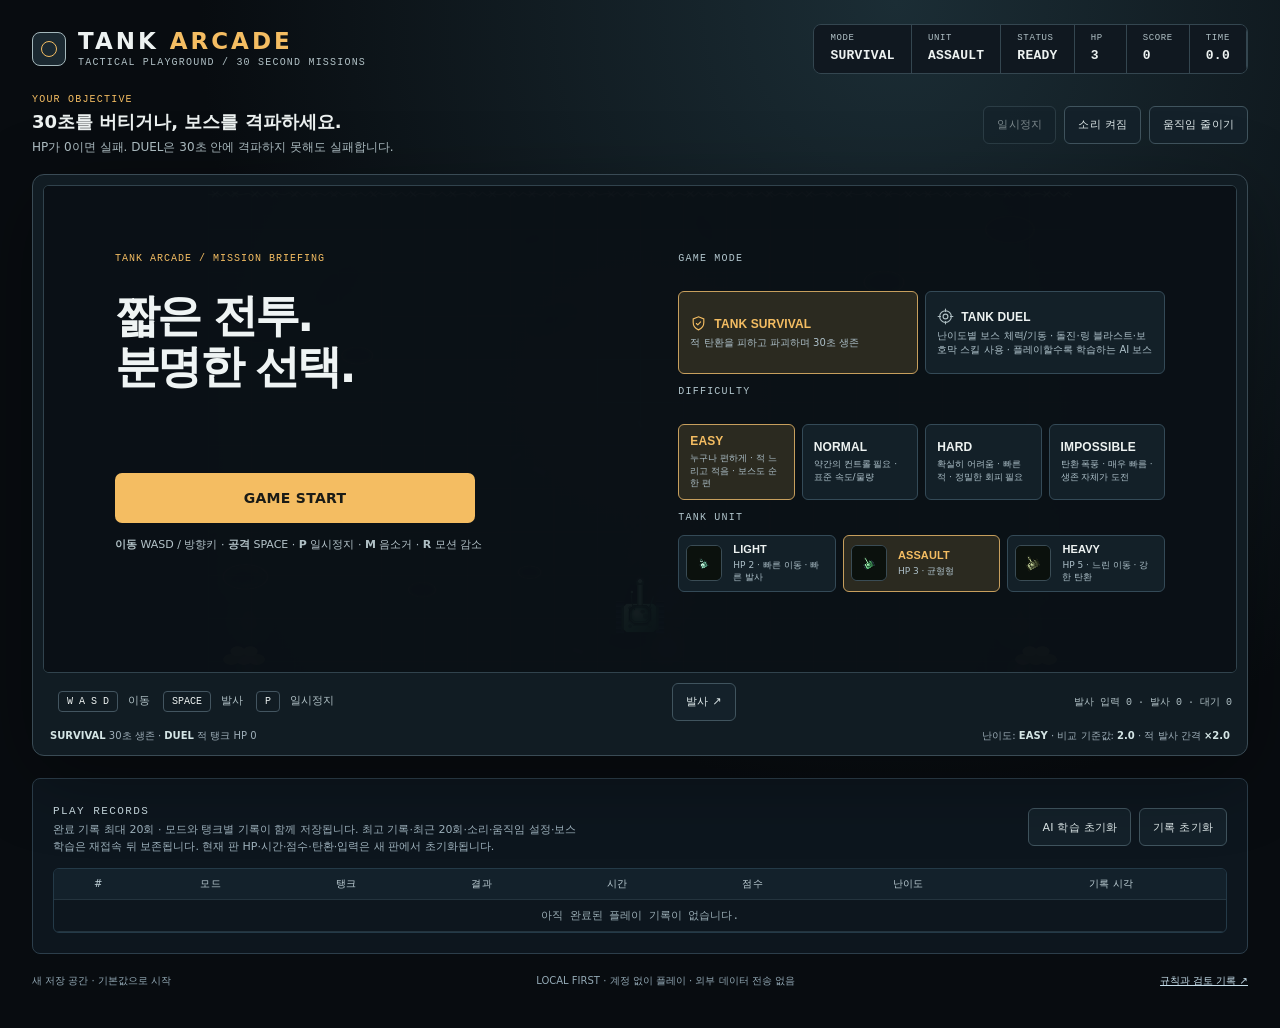
==== commit 245123a6: "Double enemy firing intervals after user feedback" ====
--- a/index.html
+++ b/index.html
@@ -259,7 +259,7 @@
 
   <div class="combat-controls"><div><span class="key">W A S D</span> 이동 <span class="key">SPACE</span> 발사 <span class="key">P</span> 일시정지</div><button class="btn" id="fireButton">발사 ↗</button><span id="fireStatus">발사 입력 0 · 발사 0 · 대기 0</span></div><div class="game-help">
     <div><b>SURVIVAL</b> 30초 생존 · <b>DUEL</b> 적 탱크 HP 0</div>
-    <div>난이도: <b id="diffName">EASY</b> · 비교 기준값: <b id="diff">2.0</b></div>
+    <div>난이도: <b id="diffName">EASY</b> · 비교 기준값: <b id="diff">2.0</b> · 적 발사 간격 <b>×2.0</b></div>
   </div>
 </div>
 
@@ -292,7 +292,8 @@
   impossible:{name:'IMPOSSIBLE',bulletSpeed:110,spawn:.46,maxShots:13,enemyRate:.55,shotDelay:.05,bossHp:16,bossSpeed:196,bossFireMult:.65,bossActions:7,enemySpeedMult:1.55}
 };
 let difficulty='easy';
-let DIFF=2.0; // 과제 비교용 기준값: 실험에서는 선택 난이도를 고정하고 ENEMY_SPEED만 변경
+let DIFF=2.0; // 적 이동 기준값
+let ENEMY_FIRE_INTERVAL=2.0; // 일반 적 탄환 간격 배율: 최종값 2배
 const STORE='tank_arcade_v5';
 let rng=Math.random,shotRequests=0,shotsFired=0,fireQueue=0,lastCause='',saveNotice='';const random=()=>rng();
 const TANKS={light:{name:'LIGHT',hp:2,speed:330,shot:0.17,damage:1},assault:{name:'ASSAULT',hp:3,speed:270,shot:0.22,damage:1},heavy:{name:'HEAVY',hp:5,speed:205,shot:0.34,damage:2}};
@@ -453,7 +454,7 @@
 function validSave(x){
  if(!x||Array.isArray(x)||typeof x!=='object'||!Number.isFinite(x.bestSurvival)||x.bestSurvival<0||x.bestSurvival>30||!Number.isFinite(x.bestScore)||x.bestScore<0)return false;
  if(typeof x.mute!=='boolean'||typeof x.reducedMotion!=='boolean'||!Array.isArray(x.recent)||x.recent.length>20)return false;
- if(!x.recent.every(r=>r&&['survival','duel'].includes(r.mode)&&Object.hasOwn(TANKS,r.tank)&&['SUCCESS','FAILURE'].includes(r.result)&&Number.isFinite(r.time)&&r.time>=0&&r.time<=30&&Number.isFinite(r.score)&&r.score>=0&&Object.hasOwn(DIFFICULTIES,r.level)&&Number.isFinite(r.enemySpeed)&&r.enemySpeed>0&&typeof r.at==='string'&&Number.isFinite(Date.parse(r.at))))return false;
+ if(!x.recent.every(r=>r&&['survival','duel'].includes(r.mode)&&Object.hasOwn(TANKS,r.tank)&&['SUCCESS','FAILURE'].includes(r.result)&&Number.isFinite(r.time)&&r.time>=0&&r.time<=30&&Number.isFinite(r.score)&&r.score>=0&&Object.hasOwn(DIFFICULTIES,r.level)&&Number.isFinite(r.enemySpeed)&&r.enemySpeed>0&&(r.enemyFireInterval===undefined||(Number.isFinite(r.enemyFireInterval)&&r.enemyFireInterval>0&&r.enemyFireInterval<=10))&&typeof r.at==='string'&&Number.isFinite(Date.parse(r.at))))return false;
  for(const obj of [x.qtable,x.aiEpisodes])if(!obj||Array.isArray(obj)||typeof obj!=='object')return false;
  for(const [d,table] of Object.entries(x.qtable)){if(!Object.hasOwn(DIFFICULTIES,d)||!table||Array.isArray(table)||typeof table!=='object')return false;for(const [s,actions] of Object.entries(table)){if(!/^[0-2]_[0-7]_[0-2]$/.test(s)||!actions||Array.isArray(actions)||typeof actions!=='object')return false;for(const [a,v] of Object.entries(actions))if(!BOSS_ACTIONS.includes(a)||!Number.isFinite(v)||Math.abs(v)>10000)return false;}}
  for(const [d,v] of Object.entries(x.aiEpisodes))if(!Object.hasOwn(DIFFICULTIES,d)||!Number.isSafeInteger(v)||v<0)return false;return true;
@@ -464,14 +465,14 @@
 function spawnBoss(){
   const d=DIFFICULTIES[difficulty];
   const sk=BOSS_SKILLS[difficulty];
-  enemies.push({x:W/2,y:H*0.3,w:52,h:38,hp:d.bossHp,maxHp:d.bossHp,speed:d.bossSpeed,vx:0,vy:0,isBoss:true,cool:1.0,decisionCd:0.3,lastState:null,lastAction:null,pendingReward:0,facingAngle:Math.PI,
+  enemies.push({x:W/2,y:H*0.3,w:52,h:38,hp:d.bossHp,maxHp:d.bossHp,speed:d.bossSpeed,vx:0,vy:0,isBoss:true,cool:1.0*ENEMY_FIRE_INTERVAL,decisionCd:0.3,lastState:null,lastAction:null,pendingReward:0,facingAngle:Math.PI,
     skills:sk.list,skillCdBase:sk.cooldown,skillCd:sk.cooldown*(0.6+random()*0.4),skillState:'idle',skillName:null,skillTimer:0,shielded:false});
 }
 function reset(){cancelAnimationFrame(raf);keys.clear();fireQueue=0;shotRequests=0;shotsFired=0;lastCause='';trackPhase=0;shakeTime=0;shakeMag=0;panel.classList.remove('shake');state='READY';const t=tank();hp=t.hp;elapsed=0;score=0;spawn=0;shotCd=0;enemies=[];enemyShots=[];playerShots=[];particles=[];player={x:W/2,y:H-60,w:44,h:34,speed:t.speed,dir:'up'};genBattlefield();if(mode==='duel')spawnBoss();updateHud();draw()}
 function begin(){reset();state='RUNNING';last=performance.now();$('menu').classList.add('hidden');$('result').classList.add('hidden');canvas.focus();raf=requestAnimationFrame(loop)}
-function finish(ok){if(state!=='RUNNING')return;state=ok?'SUCCESS':'FAILURE';elapsed=Math.min(elapsed,DURATION);if(ok&&mode==='survival')elapsed=DURATION;keys.clear();fireQueue=0;const t=Number(elapsed.toFixed(1));prefs.bestSurvival=Math.max(prefs.bestSurvival,mode==='survival'?t:0);prefs.bestScore=Math.max(prefs.bestScore,score);prefs.recent.push({mode,tank:tankKey,result:state,time:t,score,difficulty:DIFF,level:difficulty,enemySpeed:DIFF,cause:lastCause||(ok?'mission-complete':'hit'),at:new Date().toISOString()});prefs.recent=prefs.recent.slice(-20);save();if(!ok&&!prefs.reducedMotion){panel.classList.add('shake');setTimeout(()=>panel.classList.remove('shake'),190)}sfxResult(ok);updateHud();renderRecords();$('resultTitle').textContent=ok?'MISSION COMPLETE':'MISSION FAILED';$('resultTitle').className=ok?'good':'danger';$('resultMsg').textContent=mode==='survival'?(ok?`30초 생존 · ${score}점`:`${t}초 생존 · ${score}점`):(ok?`적 탱크 격파 · ${score}점`:`${lastCause==='timeout'?'30초 임무 시간 종료':'내 탱크 파괴'} · ${score}점`);$('result').classList.remove('hidden');$('again').focus();}
+function finish(ok){if(state!=='RUNNING')return;state=ok?'SUCCESS':'FAILURE';elapsed=Math.min(elapsed,DURATION);if(ok&&mode==='survival')elapsed=DURATION;keys.clear();fireQueue=0;const t=Number(elapsed.toFixed(1));prefs.bestSurvival=Math.max(prefs.bestSurvival,mode==='survival'?t:0);prefs.bestScore=Math.max(prefs.bestScore,score);prefs.recent.push({mode,tank:tankKey,result:state,time:t,score,difficulty:DIFF,level:difficulty,enemySpeed:DIFF,enemyFireInterval:ENEMY_FIRE_INTERVAL,cause:lastCause||(ok?'mission-complete':'hit'),at:new Date().toISOString()});prefs.recent=prefs.recent.slice(-20);save();if(!ok&&!prefs.reducedMotion){panel.classList.add('shake');setTimeout(()=>panel.classList.remove('shake'),190)}sfxResult(ok);updateHud();renderRecords();$('resultTitle').textContent=ok?'MISSION COMPLETE':'MISSION FAILED';$('resultTitle').className=ok?'good':'danger';$('resultMsg').textContent=mode==='survival'?(ok?`30초 생존 · ${score}점`:`${t}초 생존 · ${score}점`):(ok?`적 탱크 격파 · ${score}점`:`${lastCause==='timeout'?'30초 임무 시간 종료':'내 탱크 파괴'} · ${score}점`);$('result').classList.remove('hidden');$('again').focus();}
 function updateHud(){$('hudMode').textContent=mode==='survival'?'SURVIVAL':mode==='duel'?'DUEL':'MENU';$('hudTank').textContent=tank().name;$('hudState').textContent=state;$('hudState').className=state==='RUNNING'?'st-run':state==='SUCCESS'?'st-ok':state==='FAILURE'?'st-bad':state==='PAUSED'?'st-pause':'';$('hudHp').textContent=hp;$('hudScore').textContent=score;$('hudTime').textContent=elapsed.toFixed(1);$('hudAI').textContent=prefs.aiEpisodes[difficulty]||0;const p=$('pause');if(p){p.disabled=!['RUNNING','PAUSED'].includes(state);p.textContent=state==='PAUSED'?'계속하기':'일시정지'};if($('fireStatus'))$('fireStatus').textContent=`발사 입력 ${shotRequests} · 발사 ${shotsFired} · 대기 ${fireQueue}`}
-function renderRecords(){const body=$('records');if(!prefs.recent.length){body.innerHTML='<tr><td colspan="8" class="empty">아직 완료된 플레이 기록이 없습니다.</td></tr>';return}body.innerHTML=prefs.recent.slice().reverse().map((r,i)=>{const ok=r.result==='SUCCESS';const d=new Date(r.at);return `<tr><td>${prefs.recent.length-i}</td><td>${r.mode==='survival'?'SURVIVAL':'DUEL'}</td><td>${TANKS[r.tank]?.name||'—'}</td><td class="${ok?'good':'danger'}">${ok?'SUCCESS':'FAILURE'}</td><td>${Number(r.time).toFixed(1)}s</td><td>${Number(r.score)||0}</td><td>${r.level.toUpperCase()} / ${Number(r.enemySpeed).toFixed(1)}</td><td>${isNaN(d)?'—':d.toLocaleString('ko-KR',{month:'2-digit',day:'2-digit',hour:'2-digit',minute:'2-digit'})}</td></tr>`}).join('')}
+function renderRecords(){const body=$('records');if(!prefs.recent.length){body.innerHTML='<tr><td colspan="8" class="empty">아직 완료된 플레이 기록이 없습니다.</td></tr>';return}body.innerHTML=prefs.recent.slice().reverse().map((r,i)=>{const ok=r.result==='SUCCESS';const d=new Date(r.at);return `<tr><td>${prefs.recent.length-i}</td><td>${r.mode==='survival'?'SURVIVAL':'DUEL'}</td><td>${TANKS[r.tank]?.name||'—'}</td><td class="${ok?'good':'danger'}">${ok?'SUCCESS':'FAILURE'}</td><td>${Number(r.time).toFixed(1)}s</td><td>${Number(r.score)||0}</td><td>${r.level.toUpperCase()} / ${Number(r.enemySpeed).toFixed(1)} · 발사 간격 ×${Number(r.enemyFireInterval??1).toFixed(1)}</td><td>${isNaN(d)?'—':d.toLocaleString('ko-KR',{month:'2-digit',day:'2-digit',hour:'2-digit',minute:'2-digit'})}</td></tr>`}).join('')}
 function circleRect(c,r){return Math.abs(c.x-r.x)<r.w/2+c.r&&Math.abs(c.y-r.y)<r.h/2+c.r}
 function muzzleFlash(x,y,dir){if(prefs.reducedMotion)return;const d=DIRS[dir]||DIRS.up;for(let i=0;i<6;i++){const a=d.angle-Math.PI/2+(random()-0.5)*1.2,s=60+random()*140;particles.push({x,y,vx:Math.cos(a)*s,vy:Math.sin(a)*s,life:.12,spark:true})}}
 function fire(){if(state!=='RUNNING')return;shotRequests++;fireQueue++;updateHud()}
@@ -485,7 +486,7 @@
   else if(side===1){x=W+margin;y=60+random()*(H-120);vx=-1;vy=0;dir='left'}
   else if(side===2){x=60+random()*(W-120);y=H+margin;vx=0;vy=-1;dir='up'}
   else{x=-margin;y=60+random()*(H-120);vx=1;vy=0;dir='right'}
-  enemies.push({x,y,w:44,h:32,hp:1,cool:d.enemyRate*(.75+random()*.5),speed:DIFF*28*d.enemySpeedMult*(.9+random()*.25),vx,vy,dir});
+  enemies.push({x,y,w:44,h:32,hp:1,cool:d.enemyRate*(.75+random()*.5)*ENEMY_FIRE_INTERVAL,speed:DIFF*28*d.enemySpeedMult*(.9+random()*.25),vx,vy,dir});
 }
 function burst(x,y,n=8){if(prefs.reducedMotion)return;for(let i=0;i<n;i++){const a=random()*Math.PI*2,s=30+random()*90;particles.push({x,y,vx:Math.cos(a)*s,vy:Math.sin(a)*s,life:.35+random()*.2})}}
 function explode(x,y,big){
@@ -542,7 +543,7 @@
       if(e.burst.timer<=0){
         const a=e.burst.queue.shift();
         enemyShots.push({x:e.x+Math.cos(a)*20,y:e.y+Math.sin(a)*20,vx:Math.cos(a)*d.bulletSpeed*2.0,vy:Math.sin(a)*d.bulletSpeed*2.0,r:7,damage:1,dir:a,owner:e});
-        e.burst.timer=d.shotDelay*(e.isBoss?d.bossFireMult:1);
+        e.burst.timer=d.shotDelay*(e.isBoss?d.bossFireMult:1)*ENEMY_FIRE_INTERVAL;
       }
     }
     if(e.isBoss&&(e.skillState==='charging'||e.skillState==='dashing')){continue}
@@ -556,7 +557,7 @@
         angles.push(base+spread);
       }
       e.burst={queue:angles,timer:0};
-      e.cool=e.isBoss?d.enemyRate*d.bossFireMult*(.85+random()*.3):d.enemyRate*(.9+random()*.35);
+      e.cool=(e.isBoss?d.enemyRate*d.bossFireMult*(.85+random()*.3):d.enemyRate*(.9+random()*.35))*ENEMY_FIRE_INTERVAL;
     }
   }
 
@@ -927,7 +928,7 @@
 $('diff').textContent=DIFF.toFixed(1);$('diffName').textContent=DIFFICULTIES[difficulty].name;reset();renderRecords();renderTankIcons();
 
 if(['localhost','127.0.0.1'].includes(location.hostname)&&new URLSearchParams(location.search).has('lab')){
-window.TankLab={snapshot:()=>({state,hp,elapsed,score,shotRequests,shotsFired,fireQueue,player:{...player},enemyShots:enemyShots.length,keys:[...keys],prefs:structuredClone(prefs),cause:lastCause}),configure:(speed,seed)=>{mode='survival';tankKey='assault';difficulty='normal';DIFF=speed;let n=seed>>>0;rng=()=>{n=(1664525*n+1013904223)>>>0;return n/4294967296};prefs.mute=true;prefs.reducedMotion=true;reset()},step:dt=>{update(dt);draw()},begin,reset,pause:pauseGame,fire,load,validSave,save,setMute,setMotion,run:()=>{reset();state='RUNNING'},inject:kind=>{if(kind==='failure'){enemyShots.push({x:player.x,y:player.y,vx:0,vy:0,r:7,damage:1});hp=1}else if(kind==='success'){elapsed=29.99}},input:k=>{window.dispatchEvent(new KeyboardEvent('keydown',{key:k,bubbles:true}));window.dispatchEvent(new KeyboardEvent('keyup',{key:k,bubbles:true}))},bot:()=>{keys.clear();keys.add(['d','w','a','s'][Math.floor(elapsed/3)%4]);if(shotCd===0&&fireQueue===0)fire()},stop:()=>{cancelAnimationFrame(raf);keys.clear();state='READY'},storage:raw=>{localStorage.setItem(STORE,raw);prefs=load();reset()},store:STORE};
+window.TankLab={snapshot:()=>({state,hp,elapsed,score,shotRequests,shotsFired,fireQueue,player:{...player},enemyShots:enemyShots.length,keys:[...keys],prefs:structuredClone(prefs),cause:lastCause,enemyFireInterval:ENEMY_FIRE_INTERVAL}),configure:(speed,seed,fireInterval=2)=>{mode='survival';tankKey='assault';difficulty='normal';DIFF=speed;ENEMY_FIRE_INTERVAL=fireInterval;let n=seed>>>0;rng=()=>{n=(1664525*n+1013904223)>>>0;return n/4294967296};prefs.mute=true;prefs.reducedMotion=true;reset()},step:dt=>{update(dt);draw()},begin,reset,pause:pauseGame,fire,load,validSave,save,setMute,setMotion,run:()=>{reset();state='RUNNING'},inject:kind=>{if(kind==='failure'){enemyShots.push({x:player.x,y:player.y,vx:0,vy:0,r:7,damage:1});hp=1}else if(kind==='success'){elapsed=29.99}},input:k=>{window.dispatchEvent(new KeyboardEvent('keydown',{key:k,bubbles:true}));window.dispatchEvent(new KeyboardEvent('keyup',{key:k,bubbles:true}))},bot:()=>{keys.clear();keys.add(['d','w','a','s'][Math.floor(elapsed/3)%4]);if(shotCd===0&&fireQueue===0)fire()},stop:()=>{cancelAnimationFrame(raf);keys.clear();state='READY'},storage:raw=>{localStorage.setItem(STORE,raw);prefs=load();reset()},store:STORE};
 }
 </script></body></html>
 
